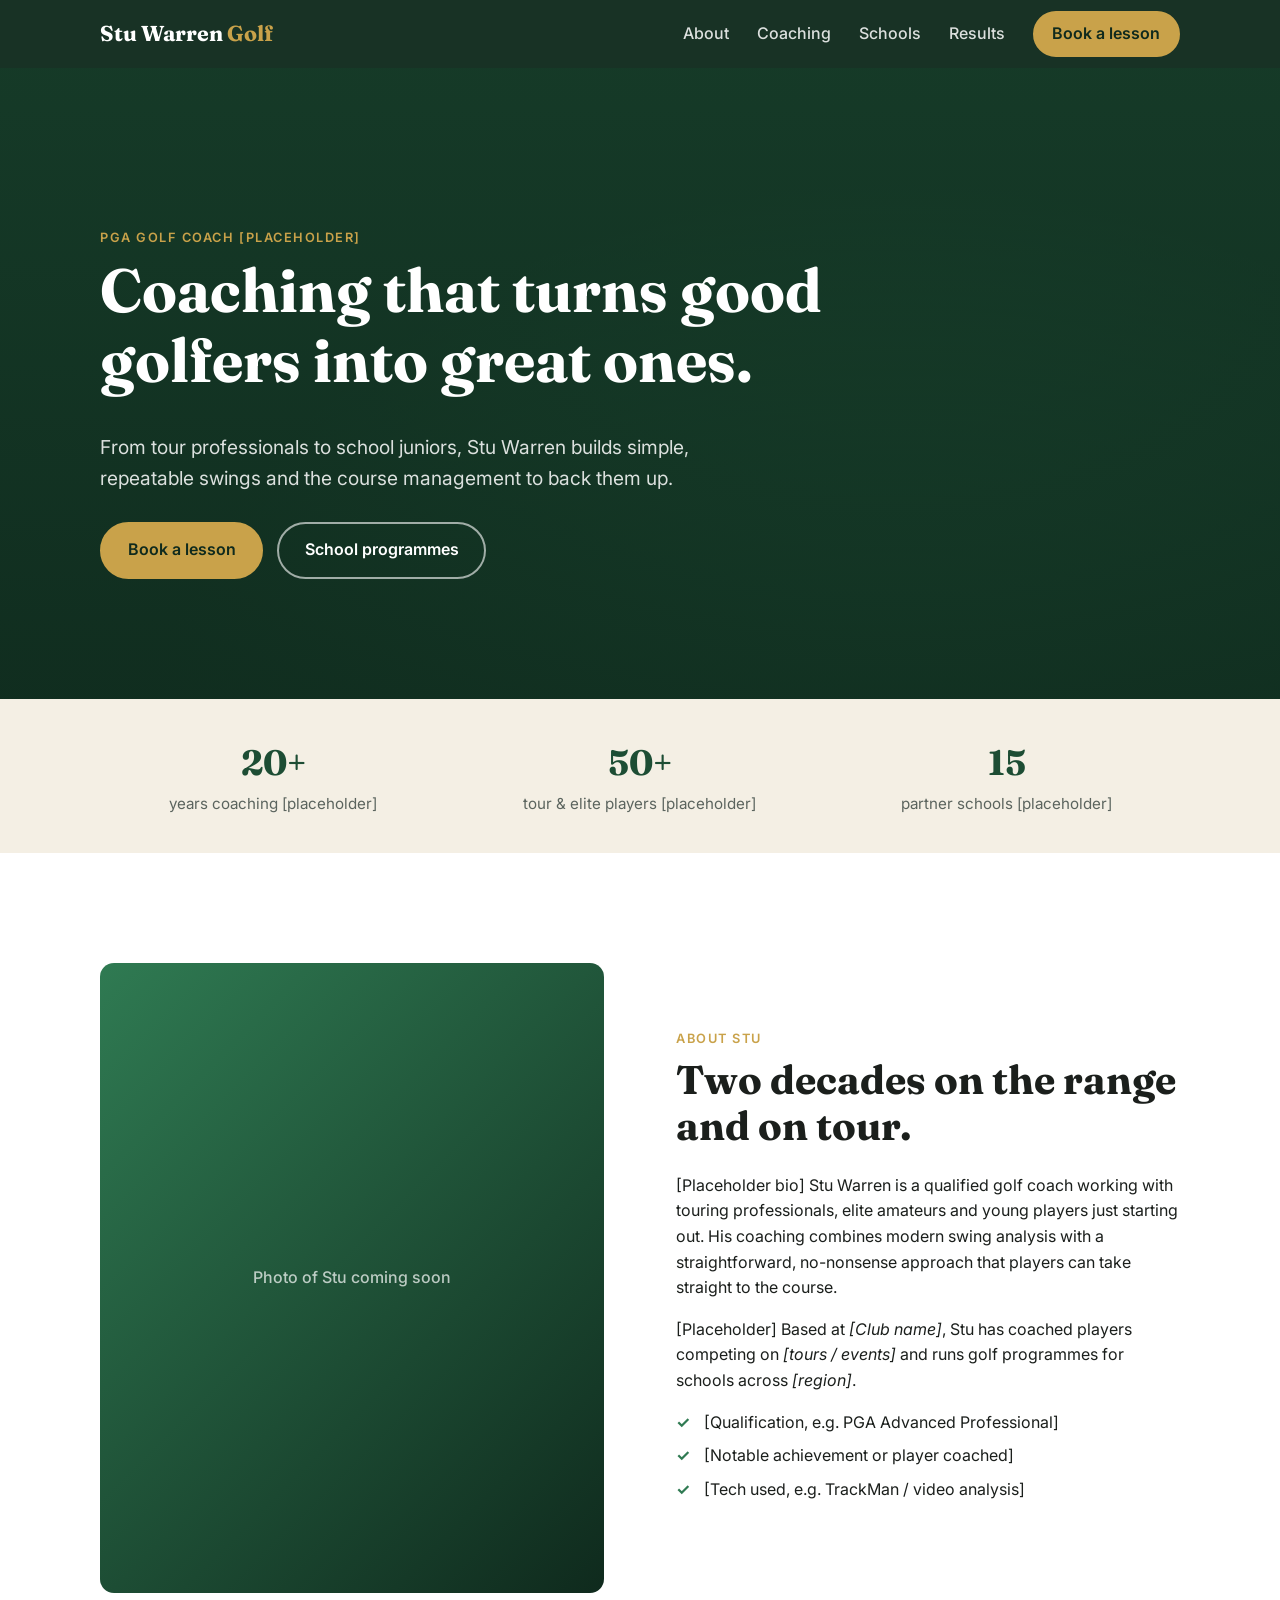
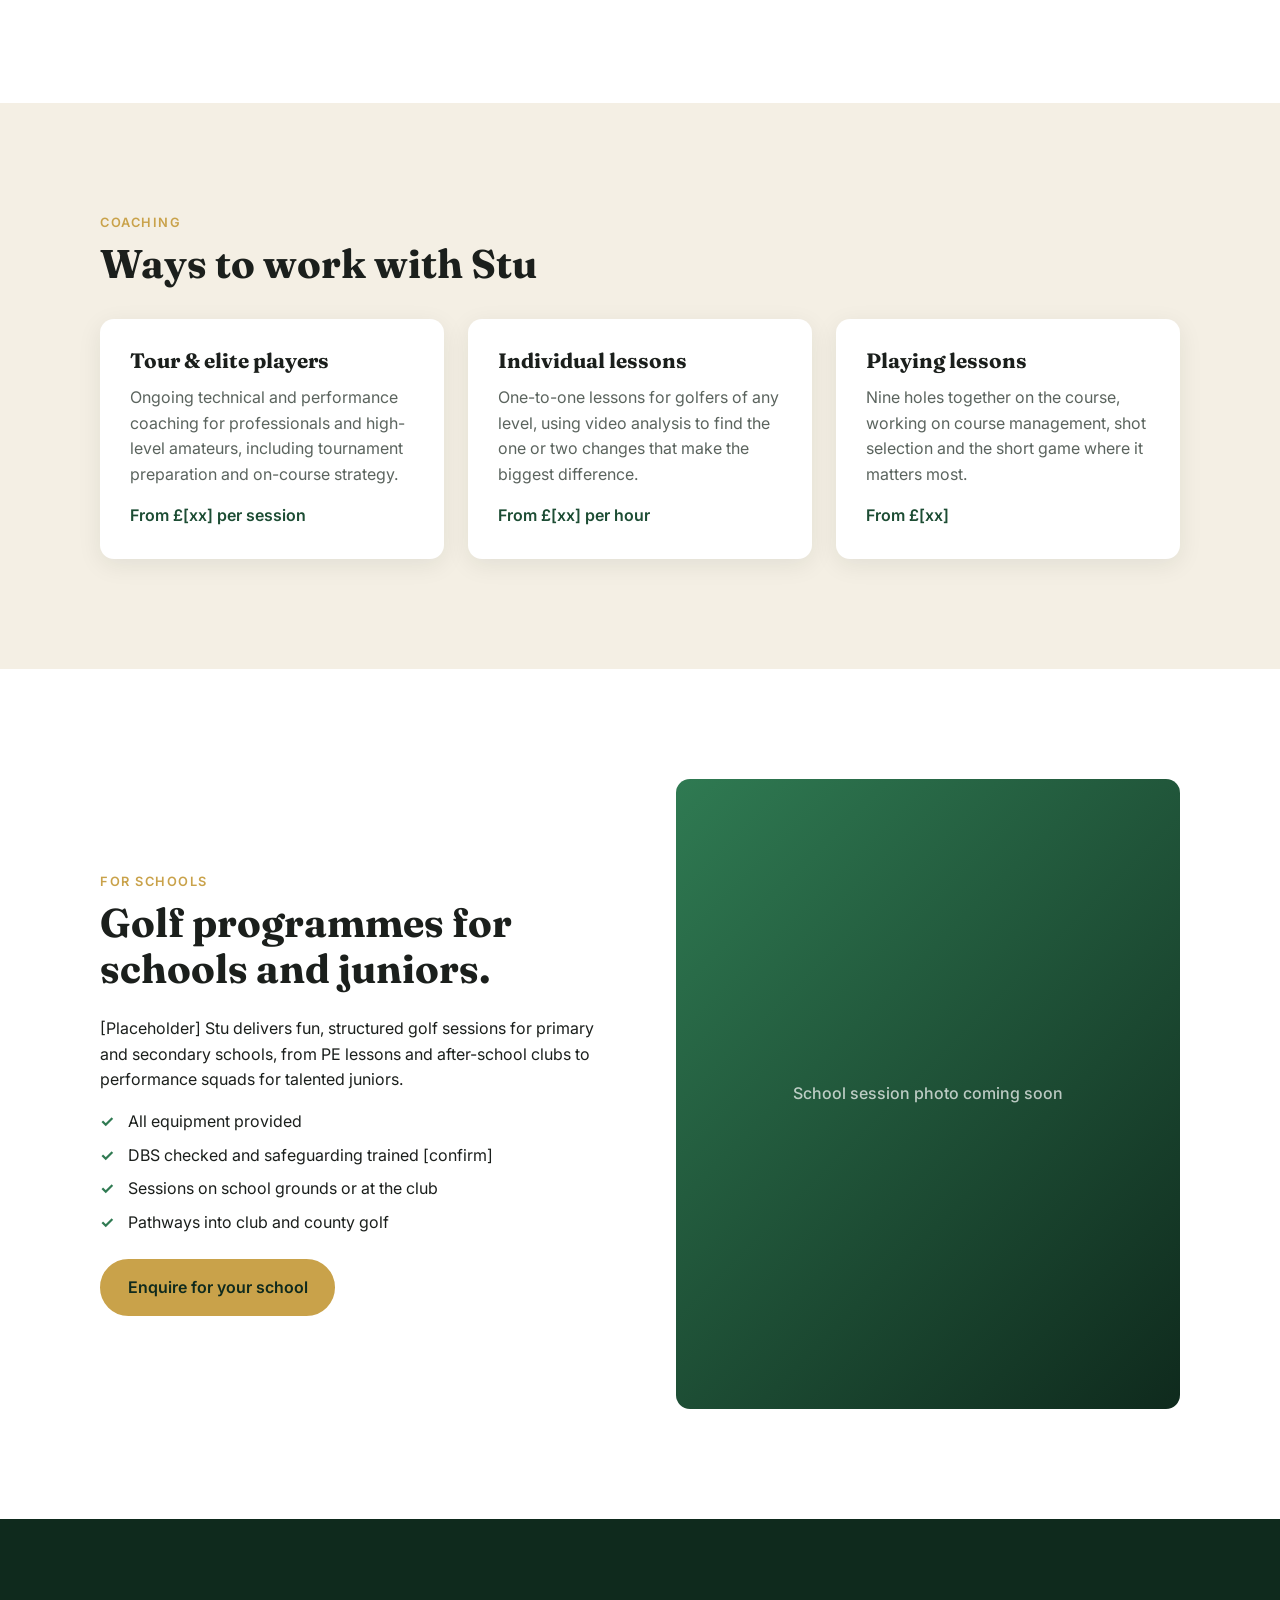
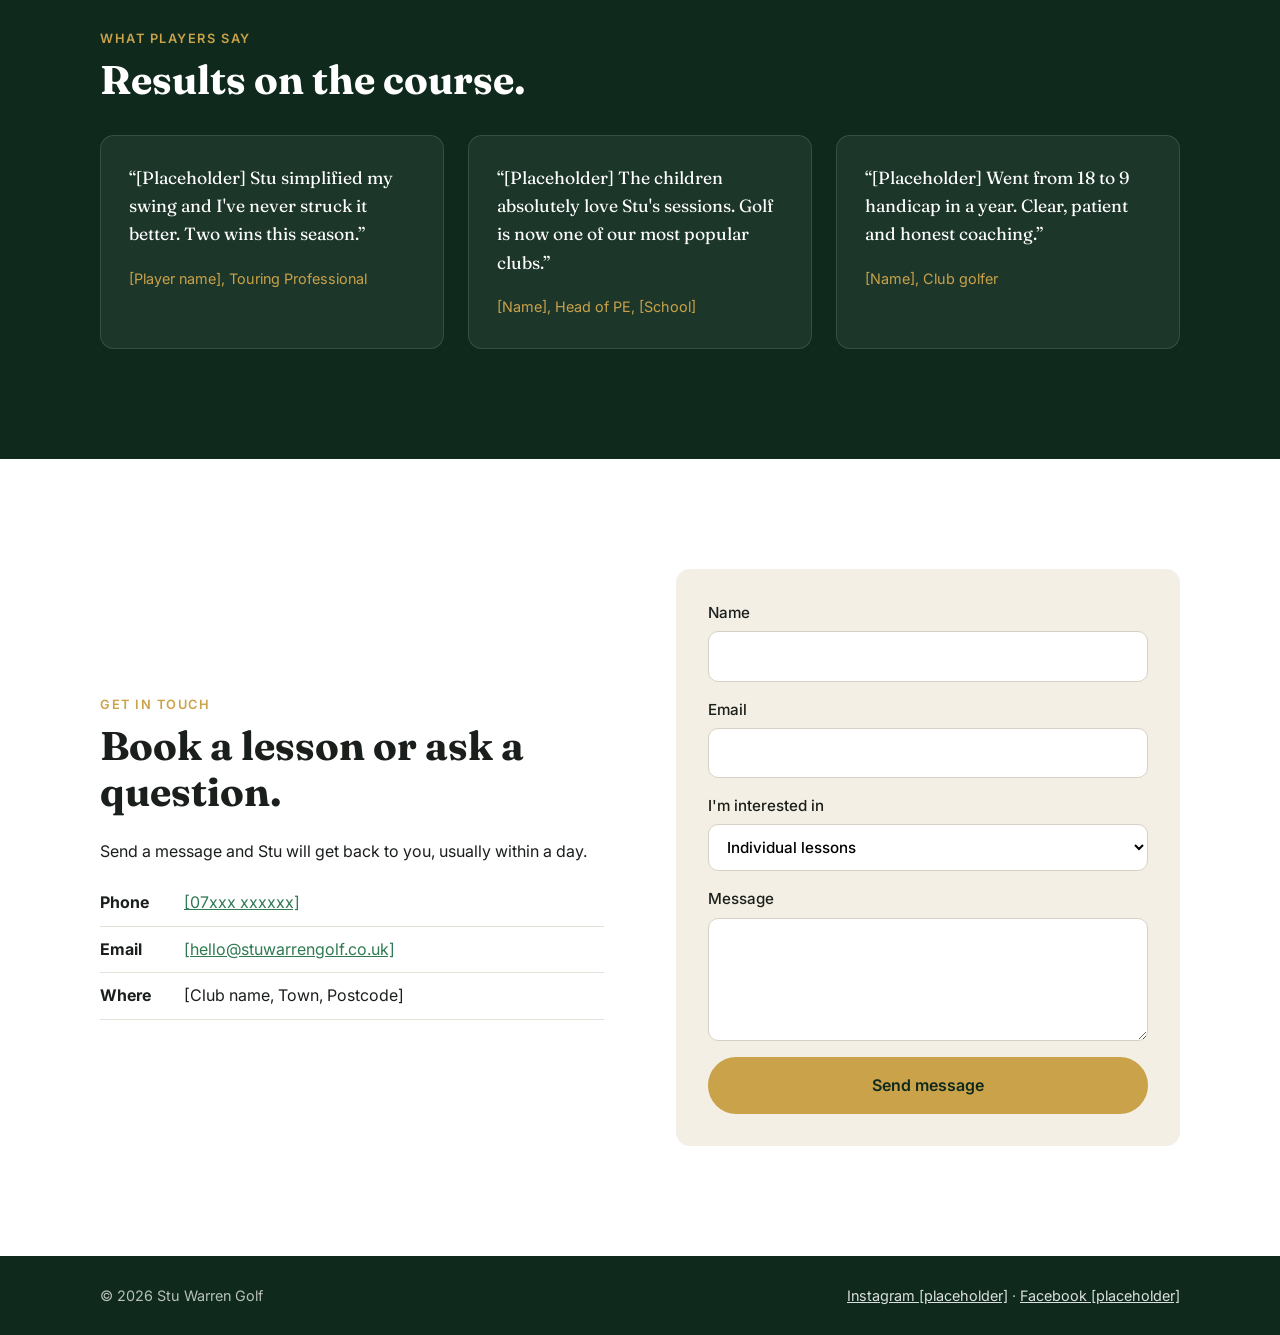
==== index.html @ 5dd53441 "Scaffold one-page Stu Warren Golf site with placeholder content Static HTML/CSS/JS, no build step. S" ====
<!doctype html>
<html lang="en-GB">
<head>
  <meta charset="utf-8">
  <meta name="viewport" content="width=device-width, initial-scale=1">
  <title>Stu Warren Golf | Golf Coaching for Professionals &amp; Schools</title>
  <meta name="description" content="Stu Warren Golf: expert golf coaching for touring professionals, elite amateurs and schools. Book a lesson or enquire about school programmes.">
  <link rel="preconnect" href="https://fonts.googleapis.com">
  <link rel="preconnect" href="https://fonts.gstatic.com" crossorigin>
  <link href="https://fonts.googleapis.com/css2?family=Fraunces:opsz,wght@9..144,500;9..144,700&family=Inter:wght@400;500;600&display=swap" rel="stylesheet">
  <link rel="stylesheet" href="assets/styles.css">
</head>
<body>
  <header class="site-header">
    <div class="container header-inner">
      <a href="#top" class="logo">Stu Warren <span>Golf</span></a>
      <button class="nav-toggle" aria-expanded="false" aria-controls="nav" aria-label="Open menu">
        <span></span><span></span><span></span>
      </button>
      <nav id="nav" class="nav">
        <a href="#about">About</a>
        <a href="#coaching">Coaching</a>
        <a href="#schools">Schools</a>
        <a href="#testimonials">Results</a>
        <a href="#contact" class="btn btn-small">Book a lesson</a>
      </nav>
    </div>
  </header>

  <main id="top">
    <!-- HERO -->
    <section class="hero">
      <div class="container hero-inner">
        <p class="eyebrow">PGA Golf Coach [placeholder]</p>
        <h1>Coaching that turns good golfers into great ones.</h1>
        <p class="lead">From tour professionals to school juniors, Stu Warren builds simple, repeatable swings and the course management to back them up.</p>
        <div class="hero-actions">
          <a href="#contact" class="btn">Book a lesson</a>
          <a href="#schools" class="btn btn-ghost">School programmes</a>
        </div>
      </div>
    </section>

    <!-- STATS -->
    <section class="stats">
      <div class="container stats-grid">
        <div><strong>20+</strong><span>years coaching [placeholder]</span></div>
        <div><strong>50+</strong><span>tour &amp; elite players [placeholder]</span></div>
        <div><strong>15</strong><span>partner schools [placeholder]</span></div>
      </div>
    </section>

    <!-- ABOUT -->
    <section id="about" class="section">
      <div class="container split">
        <div class="photo-placeholder" role="img" aria-label="Photo of Stu Warren coaching (placeholder)">
          <span>Photo of Stu coming soon</span>
        </div>
        <div>
          <p class="eyebrow">About Stu</p>
          <h2>Two decades on the range and on tour.</h2>
          <p>[Placeholder bio] Stu Warren is a qualified golf coach working with touring professionals, elite amateurs and young players just starting out. His coaching combines modern swing analysis with a straightforward, no-nonsense approach that players can take straight to the course.</p>
          <p>[Placeholder] Based at <em>[Club name]</em>, Stu has coached players competing on <em>[tours / events]</em> and runs golf programmes for schools across <em>[region]</em>.</p>
          <ul class="ticks">
            <li>[Qualification, e.g. PGA Advanced Professional]</li>
            <li>[Notable achievement or player coached]</li>
            <li>[Tech used, e.g. TrackMan / video analysis]</li>
          </ul>
        </div>
      </div>
    </section>

    <!-- COACHING -->
    <section id="coaching" class="section section-alt">
      <div class="container">
        <p class="eyebrow">Coaching</p>
        <h2>Ways to work with Stu</h2>
        <div class="cards">
          <article class="card">
            <h3>Tour &amp; elite players</h3>
            <p>Ongoing technical and performance coaching for professionals and high-level amateurs, including tournament preparation and on-course strategy.</p>
            <p class="price">From £[xx] per session</p>
          </article>
          <article class="card">
            <h3>Individual lessons</h3>
            <p>One-to-one lessons for golfers of any level, using video analysis to find the one or two changes that make the biggest difference.</p>
            <p class="price">From £[xx] per hour</p>
          </article>
          <article class="card">
            <h3>Playing lessons</h3>
            <p>Nine holes together on the course, working on course management, shot selection and the short game where it matters most.</p>
            <p class="price">From £[xx]</p>
          </article>
        </div>
      </div>
    </section>

    <!-- SCHOOLS -->
    <section id="schools" class="section">
      <div class="container split split-reverse">
        <div class="photo-placeholder" role="img" aria-label="Photo of a school golf session (placeholder)">
          <span>School session photo coming soon</span>
        </div>
        <div>
          <p class="eyebrow">For schools</p>
          <h2>Golf programmes for schools and juniors.</h2>
          <p>[Placeholder] Stu delivers fun, structured golf sessions for primary and secondary schools, from PE lessons and after-school clubs to performance squads for talented juniors.</p>
          <ul class="ticks">
            <li>All equipment provided</li>
            <li>DBS checked and safeguarding trained [confirm]</li>
            <li>Sessions on school grounds or at the club</li>
            <li>Pathways into club and county golf</li>
          </ul>
          <a href="#contact" class="btn">Enquire for your school</a>
        </div>
      </div>
    </section>

    <!-- TESTIMONIALS -->
    <section id="testimonials" class="section section-dark">
      <div class="container">
        <p class="eyebrow">What players say</p>
        <h2>Results on the course.</h2>
        <div class="quotes">
          <blockquote>
            <p>“[Placeholder] Stu simplified my swing and I've never struck it better. Two wins this season.”</p>
            <cite>[Player name], Touring Professional</cite>
          </blockquote>
          <blockquote>
            <p>“[Placeholder] The children absolutely love Stu's sessions. Golf is now one of our most popular clubs.”</p>
            <cite>[Name], Head of PE, [School]</cite>
          </blockquote>
          <blockquote>
            <p>“[Placeholder] Went from 18 to 9 handicap in a year. Clear, patient and honest coaching.”</p>
            <cite>[Name], Club golfer</cite>
          </blockquote>
        </div>
      </div>
    </section>

    <!-- CONTACT -->
    <section id="contact" class="section">
      <div class="container split">
        <div>
          <p class="eyebrow">Get in touch</p>
          <h2>Book a lesson or ask a question.</h2>
          <p>Send a message and Stu will get back to you, usually within a day.</p>
          <ul class="contact-list">
            <li><strong>Phone</strong> <a href="tel:+440000000000">[07xxx xxxxxx]</a></li>
            <li><strong>Email</strong> <a href="mailto:hello@example.com">[hello@stuwarrengolf.co.uk]</a></li>
            <li><strong>Where</strong> [Club name, Town, Postcode]</li>
          </ul>
        </div>
        <form class="contact-form" action="mailto:hello@example.com" method="post" enctype="text/plain">
          <label>Name<input name="name" required autocomplete="name"></label>
          <label>Email<input name="email" type="email" required autocomplete="email"></label>
          <label>I'm interested in
            <select name="interest">
              <option>Individual lessons</option>
              <option>Tour / elite coaching</option>
              <option>Playing lessons</option>
              <option>School programmes</option>
              <option>Something else</option>
            </select>
          </label>
          <label>Message<textarea name="message" rows="4"></textarea></label>
          <button type="submit" class="btn">Send message</button>
        </form>
      </div>
    </section>
  </main>

  <footer class="site-footer">
    <div class="container footer-inner">
      <p>&copy; <span id="year">2026</span> Stu Warren Golf</p>
      <p><a href="#">Instagram [placeholder]</a> · <a href="#">Facebook [placeholder]</a></p>
    </div>
  </footer>

  <script src="assets/main.js"></script>
</body>
</html>
---- assets/styles.css ----
:root {
  --green-900: #0f2a1d;
  --green-700: #1d4d34;
  --green-500: #2f7a52;
  --sand: #f4efe4;
  --gold: #c9a24a;
  --ink: #1b1f1c;
  --muted: #5b645e;
  --white: #ffffff;
  --radius: 14px;
  --max: 1120px;
}

*, *::before, *::after { box-sizing: border-box; }
html { scroll-behavior: smooth; scroll-padding-top: 72px; }
body {
  margin: 0;
  font-family: 'Inter', system-ui, sans-serif;
  color: var(--ink);
  background: var(--white);
  line-height: 1.6;
}
h1, h2, h3 { font-family: 'Fraunces', Georgia, serif; line-height: 1.15; margin: 0 0 0.6em; }
h1 { font-size: clamp(2.2rem, 5vw, 3.8rem); }
h2 { font-size: clamp(1.7rem, 3.5vw, 2.5rem); }
h3 { font-size: 1.3rem; }
p { margin: 0 0 1em; }
a { color: var(--green-500); }

.container { width: 100%; max-width: var(--max); margin: 0 auto; padding: 0 20px; }
.eyebrow {
  text-transform: uppercase; letter-spacing: 0.12em; font-size: 0.8rem;
  font-weight: 600; color: var(--gold); margin-bottom: 0.6em;
}

/* Buttons */
.btn {
  display: inline-block; background: var(--gold); color: var(--green-900);
  padding: 0.85em 1.6em; border-radius: 999px; font-weight: 600;
  text-decoration: none; border: 2px solid var(--gold); cursor: pointer;
  font: inherit; font-weight: 600; transition: transform .15s, background .15s;
}
.btn:hover { transform: translateY(-2px); background: #d8b45e; }
.btn-ghost { background: transparent; color: var(--white); border-color: rgba(255,255,255,.6); }
.btn-ghost:hover { background: rgba(255,255,255,.1); }
.btn-small { padding: 0.5em 1.1em; }

/* Header */
.site-header {
  position: sticky; top: 0; z-index: 10;
  background: rgba(15, 42, 29, 0.96); backdrop-filter: blur(6px);
}
.header-inner { display: flex; align-items: center; justify-content: space-between; height: 68px; }
.logo { font-family: 'Fraunces', serif; font-size: 1.35rem; color: var(--white); text-decoration: none; font-weight: 700; }
.logo span { color: var(--gold); }
.nav { display: flex; gap: 28px; align-items: center; }
.nav a:not(.btn) { color: rgba(255,255,255,.85); text-decoration: none; font-weight: 500; }
.nav a:not(.btn):hover { color: var(--white); }
.nav-toggle { display: none; background: none; border: 0; padding: 8px; cursor: pointer; }
.nav-toggle span { display: block; width: 24px; height: 2px; background: var(--white); margin: 5px 0; }

/* Hero */
.hero {
  color: var(--white);
  background:
    linear-gradient(180deg, rgba(15,42,29,.55), rgba(15,42,29,.9)),
    radial-gradient(ellipse at 70% 120%, var(--green-500) 0%, transparent 60%),
    var(--green-700);
  padding: clamp(80px, 14vw, 160px) 0 clamp(70px, 10vw, 120px);
}
.hero-inner > * { max-width: 760px; }
.lead { font-size: 1.2rem; color: rgba(255,255,255,.85); max-width: 600px; }
.hero-actions { display: flex; gap: 14px; flex-wrap: wrap; margin-top: 28px; }

/* Stats */
.stats { background: var(--sand); padding: 36px 0; }
.stats-grid { display: grid; grid-template-columns: repeat(3, 1fr); gap: 20px; text-align: center; }
.stats strong { display: block; font-family: 'Fraunces', serif; font-size: 2.2rem; color: var(--green-700); }
.stats span { color: var(--muted); font-size: 0.95rem; }

/* Sections */
.section { padding: clamp(64px, 9vw, 110px) 0; }
.section-alt { background: var(--sand); }
.section-dark { background: var(--green-900); color: var(--white); }
.split { display: grid; grid-template-columns: 1fr 1fr; gap: clamp(32px, 6vw, 72px); align-items: center; }
.split-reverse > :first-child { order: 2; }

.photo-placeholder {
  aspect-ratio: 4 / 5; border-radius: var(--radius);
  background: linear-gradient(135deg, var(--green-500), var(--green-900));
  display: grid; place-items: center; color: rgba(255,255,255,.7); font-weight: 500;
}
.ticks { list-style: none; padding: 0; margin: 0 0 1.5em; }
.ticks li { padding-left: 28px; position: relative; margin-bottom: 0.5em; }
.ticks li::before { content: '✓'; position: absolute; left: 0; color: var(--green-500); font-weight: 700; }

/* Cards */
.cards { display: grid; grid-template-columns: repeat(3, 1fr); gap: 24px; margin-top: 32px; }
.card { background: var(--white); border-radius: var(--radius); padding: 30px; box-shadow: 0 6px 24px rgba(15,42,29,.08); display: flex; flex-direction: column; }
.card p { color: var(--muted); }
.price { margin-top: auto; margin-bottom: 0; font-weight: 600; color: var(--green-700) !important; }

/* Testimonials */
.quotes { display: grid; grid-template-columns: repeat(3, 1fr); gap: 24px; margin-top: 32px; }
blockquote { margin: 0; padding: 28px; border-radius: var(--radius); background: rgba(255,255,255,.06); border: 1px solid rgba(255,255,255,.12); }
blockquote p { font-family: 'Fraunces', serif; font-size: 1.1rem; }
cite { font-style: normal; color: var(--gold); font-size: 0.9rem; }

/* Contact */
.contact-list { list-style: none; padding: 0; margin: 0; }
.contact-list li { padding: 10px 0; border-bottom: 1px solid #e5e2da; }
.contact-list strong { display: inline-block; width: 80px; }
.contact-form { background: var(--sand); padding: 32px; border-radius: var(--radius); display: grid; gap: 16px; }
.contact-form label { display: grid; gap: 6px; font-weight: 500; font-size: 0.95rem; }
.contact-form input, .contact-form select, .contact-form textarea {
  font: inherit; padding: 12px 14px; border: 1px solid #d6d1c4; border-radius: 10px; background: var(--white);
}
.contact-form input:focus, .contact-form select:focus, .contact-form textarea:focus { outline: 2px solid var(--green-500); border-color: transparent; }

/* Footer */
.site-footer { background: var(--green-900); color: rgba(255,255,255,.7); padding: 28px 0; font-size: 0.9rem; }
.footer-inner { display: flex; justify-content: space-between; flex-wrap: wrap; gap: 10px; }
.footer-inner p { margin: 0; }
.site-footer a { color: rgba(255,255,255,.85); }

/* Responsive */
@media (max-width: 860px) {
  .split, .cards, .quotes { grid-template-columns: 1fr; }
  .split-reverse > :first-child { order: 0; }
  .photo-placeholder { aspect-ratio: 16 / 10; }
  .nav-toggle { display: block; }
  .nav {
    display: none; position: absolute; top: 68px; left: 0; right: 0;
    flex-direction: column; gap: 18px; padding: 24px; background: var(--green-900);
  }
  .nav.open { display: flex; }
}
@media (max-width: 520px) {
  .stats-grid { grid-template-columns: 1fr; }
}
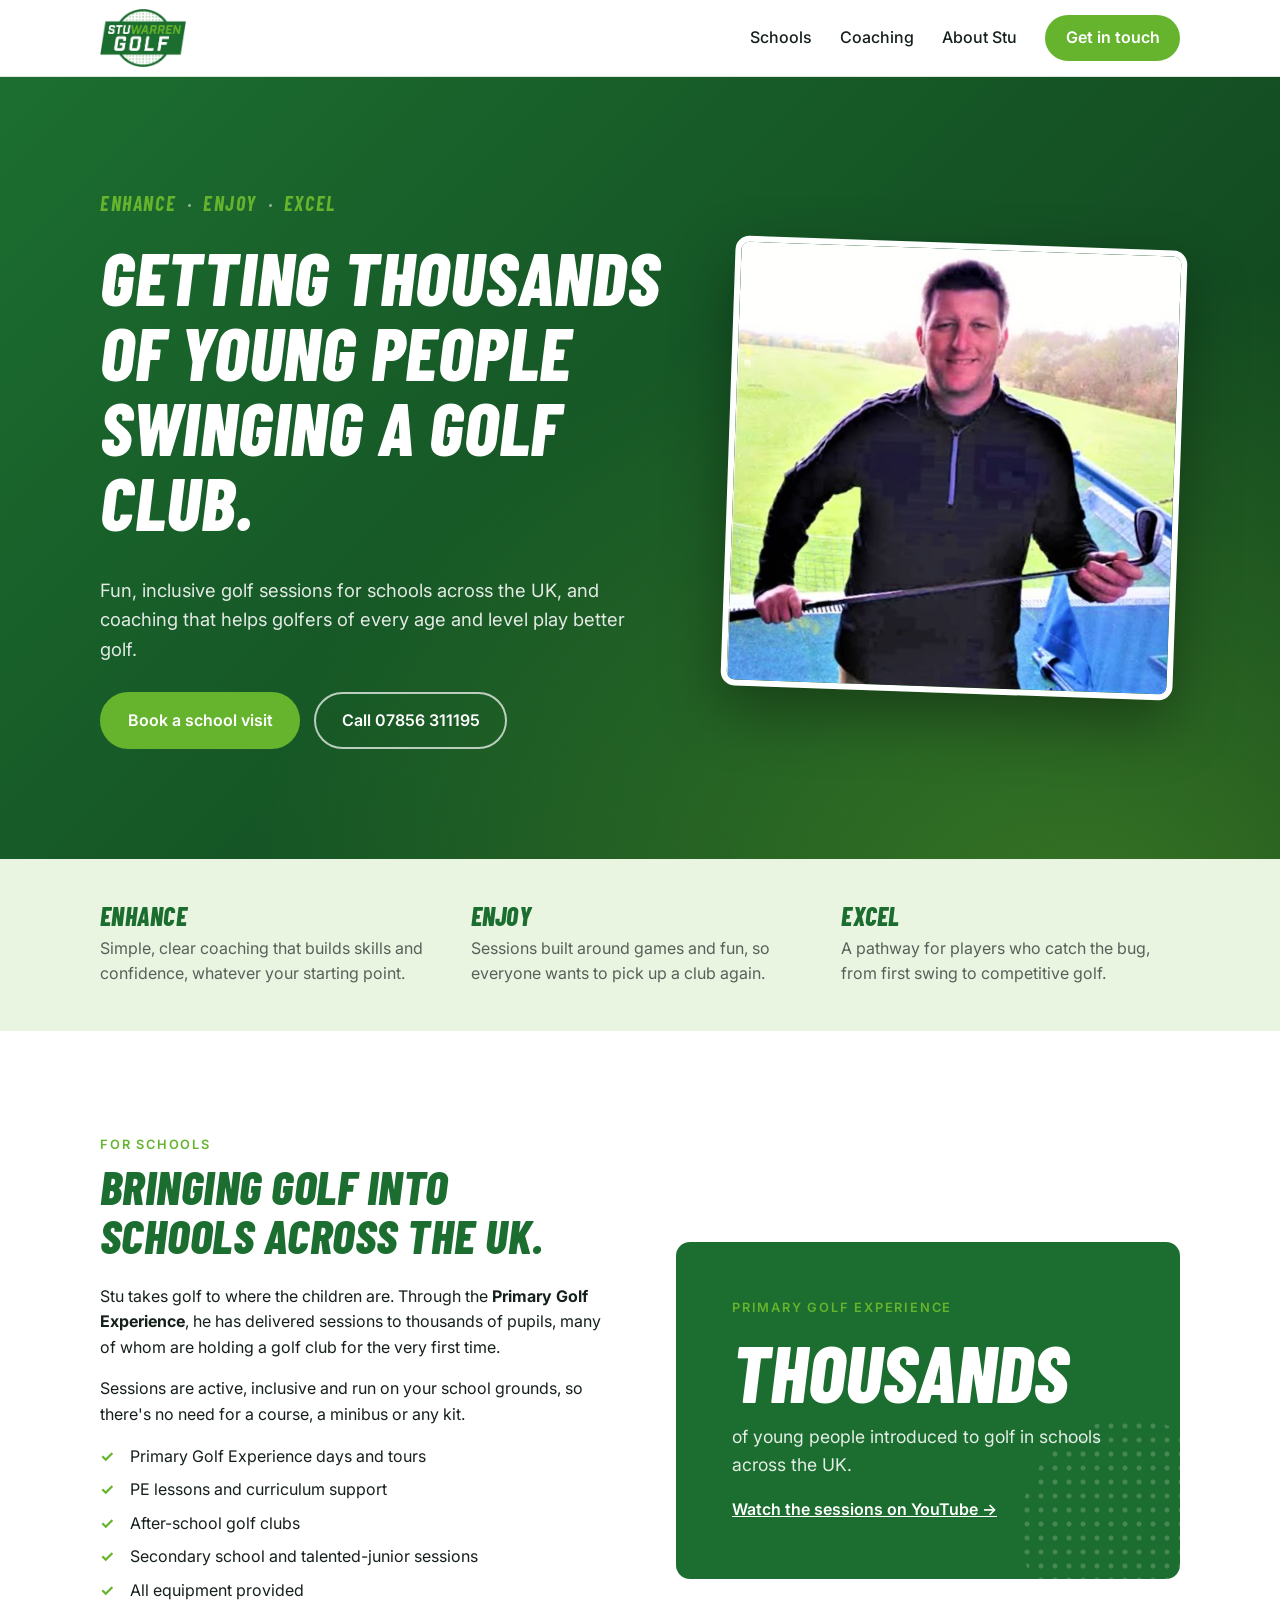
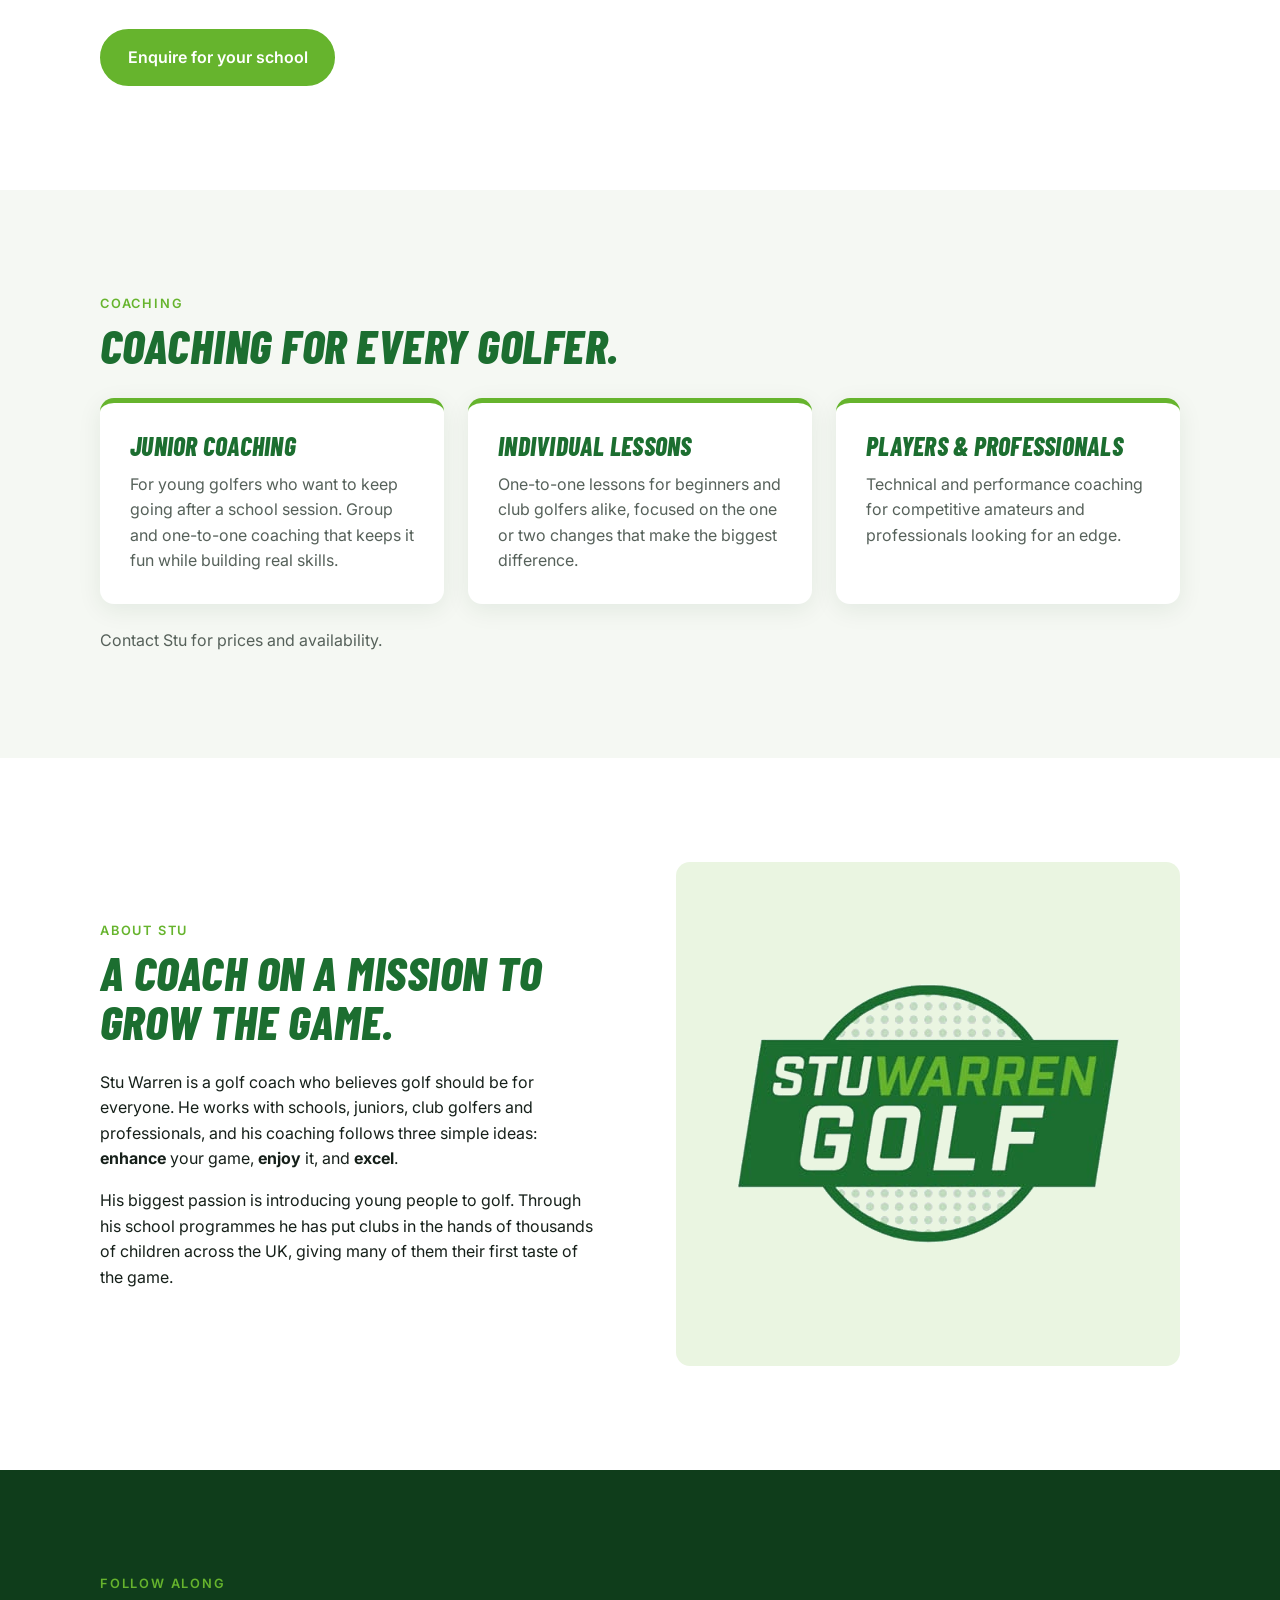
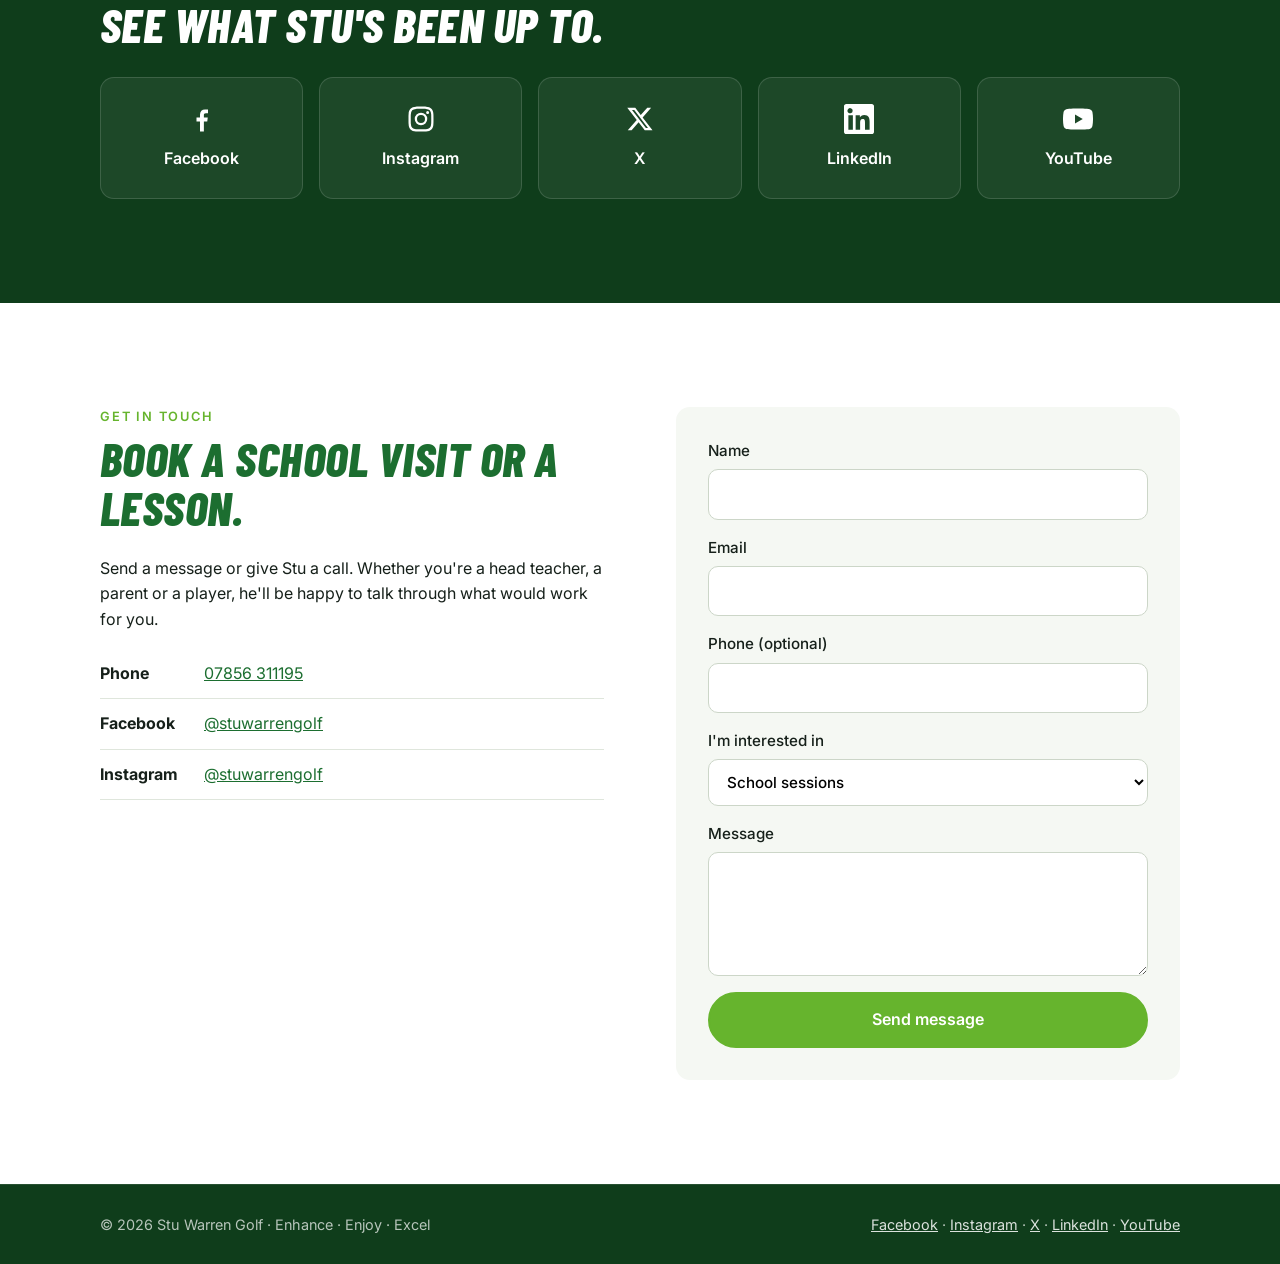
==== commit 499aa17b: "Use Stu's real branding and content; set up for Netlify - Logo, photo and 'enhance enjoy excel' tagl" ====
--- a/index.html
+++ b/index.html
@@ -3,26 +3,29 @@
 <head>
   <meta charset="utf-8">
   <meta name="viewport" content="width=device-width, initial-scale=1">
-  <title>Stu Warren Golf | Golf Coaching for Professionals &amp; Schools</title>
-  <meta name="description" content="Stu Warren Golf: expert golf coaching for touring professionals, elite amateurs and schools. Book a lesson or enquire about school programmes.">
+  <title>Stu Warren Golf | Golf Coaching for Schools, Juniors &amp; Players</title>
+  <meta name="description" content="Stu Warren Golf: enhance, enjoy, excel. Golf sessions for primary and secondary schools across the UK, plus coaching for juniors, adults and competitive players.">
+  <meta property="og:title" content="Stu Warren Golf">
+  <meta property="og:description" content="Getting thousands of young people swinging a golf club in schools across the UK.">
+  <meta property="og:image" content="assets/images/stu.jpg">
+  <link rel="icon" href="assets/images/favicon.png">
   <link rel="preconnect" href="https://fonts.googleapis.com">
   <link rel="preconnect" href="https://fonts.gstatic.com" crossorigin>
-  <link href="https://fonts.googleapis.com/css2?family=Fraunces:opsz,wght@9..144,500;9..144,700&family=Inter:wght@400;500;600&display=swap" rel="stylesheet">
+  <link href="https://fonts.googleapis.com/css2?family=Barlow+Condensed:ital,wght@0,600;0,700;1,700;1,800&family=Inter:wght@400;500;600&display=swap" rel="stylesheet">
   <link rel="stylesheet" href="assets/styles.css">
 </head>
 <body>
   <header class="site-header">
     <div class="container header-inner">
-      <a href="#top" class="logo">Stu Warren <span>Golf</span></a>
+      <a href="#top" class="logo"><img src="assets/images/logo.png" alt="Stu Warren Golf" width="382" height="259"></a>
       <button class="nav-toggle" aria-expanded="false" aria-controls="nav" aria-label="Open menu">
         <span></span><span></span><span></span>
       </button>
       <nav id="nav" class="nav">
-        <a href="#about">About</a>
+        <a href="#schools">Schools</a>
         <a href="#coaching">Coaching</a>
-        <a href="#schools">Schools</a>
-        <a href="#testimonials">Results</a>
-        <a href="#contact" class="btn btn-small">Book a lesson</a>
+        <a href="#about">About Stu</a>
+        <a href="#contact" class="btn btn-small">Get in touch</a>
       </nav>
     </div>
   </header>
@@ -31,41 +34,61 @@
     <!-- HERO -->
     <section class="hero">
       <div class="container hero-inner">
-        <p class="eyebrow">PGA Golf Coach [placeholder]</p>
-        <h1>Coaching that turns good golfers into great ones.</h1>
-        <p class="lead">From tour professionals to school juniors, Stu Warren builds simple, repeatable swings and the course management to back them up.</p>
-        <div class="hero-actions">
-          <a href="#contact" class="btn">Book a lesson</a>
-          <a href="#schools" class="btn btn-ghost">School programmes</a>
-        </div>
-      </div>
-    </section>
-
-    <!-- STATS -->
-    <section class="stats">
-      <div class="container stats-grid">
-        <div><strong>20+</strong><span>years coaching [placeholder]</span></div>
-        <div><strong>50+</strong><span>tour &amp; elite players [placeholder]</span></div>
-        <div><strong>15</strong><span>partner schools [placeholder]</span></div>
-      </div>
-    </section>
-
-    <!-- ABOUT -->
-    <section id="about" class="section">
+        <div class="hero-copy">
+          <p class="tagline">Enhance <span>·</span> Enjoy <span>·</span> Excel</p>
+          <h1>Getting thousands of young people swinging a golf club.</h1>
+          <p class="lead">Fun, inclusive golf sessions for schools across the UK, and coaching that helps golfers of every age and level play better golf.</p>
+          <div class="hero-actions">
+            <a href="#contact" class="btn">Book a school visit</a>
+            <a href="tel:+447856311195" class="btn btn-ghost">Call 07856 311195</a>
+          </div>
+        </div>
+        <div class="hero-photo">
+          <img src="assets/images/stu.jpg" alt="Stu Warren holding a golf club at the driving range" width="565" height="563">
+        </div>
+      </div>
+    </section>
+
+    <!-- PILLARS -->
+    <section class="pillars">
+      <div class="container pillars-grid">
+        <div>
+          <h3>Enhance</h3>
+          <p>Simple, clear coaching that builds skills and confidence, whatever your starting point.</p>
+        </div>
+        <div>
+          <h3>Enjoy</h3>
+          <p>Sessions built around games and fun, so everyone wants to pick up a club again.</p>
+        </div>
+        <div>
+          <h3>Excel</h3>
+          <p>A pathway for players who catch the bug, from first swing to competitive golf.</p>
+        </div>
+      </div>
+    </section>
+
+    <!-- SCHOOLS -->
+    <section id="schools" class="section">
       <div class="container split">
-        <div class="photo-placeholder" role="img" aria-label="Photo of Stu Warren coaching (placeholder)">
-          <span>Photo of Stu coming soon</span>
-        </div>
-        <div>
-          <p class="eyebrow">About Stu</p>
-          <h2>Two decades on the range and on tour.</h2>
-          <p>[Placeholder bio] Stu Warren is a qualified golf coach working with touring professionals, elite amateurs and young players just starting out. His coaching combines modern swing analysis with a straightforward, no-nonsense approach that players can take straight to the course.</p>
-          <p>[Placeholder] Based at <em>[Club name]</em>, Stu has coached players competing on <em>[tours / events]</em> and runs golf programmes for schools across <em>[region]</em>.</p>
+        <div>
+          <p class="eyebrow">For schools</p>
+          <h2>Bringing golf into schools across the UK.</h2>
+          <p>Stu takes golf to where the children are. Through the <strong>Primary Golf Experience</strong>, he has delivered sessions to thousands of pupils, many of whom are holding a golf club for the very first time.</p>
+          <p>Sessions are active, inclusive and run on your school grounds, so there's no need for a course, a minibus or any kit.</p>
           <ul class="ticks">
-            <li>[Qualification, e.g. PGA Advanced Professional]</li>
-            <li>[Notable achievement or player coached]</li>
-            <li>[Tech used, e.g. TrackMan / video analysis]</li>
+            <li>Primary Golf Experience days and tours</li>
+            <li>PE lessons and curriculum support</li>
+            <li>After-school golf clubs</li>
+            <li>Secondary school and talented-junior sessions</li>
+            <li>All equipment provided</li>
           </ul>
+          <a href="#contact" class="btn">Enquire for your school</a>
+        </div>
+        <div class="feature-box">
+          <p class="feature-kicker">Primary Golf Experience</p>
+          <p class="feature-big">Thousands</p>
+          <p>of young people introduced to golf in schools across the UK.</p>
+          <a class="feature-link" href="https://www.youtube.com/@StuWarrenGolf" target="_blank" rel="noopener">Watch the sessions on YouTube →</a>
         </div>
       </div>
     </section>
@@ -74,92 +97,95 @@
     <section id="coaching" class="section section-alt">
       <div class="container">
         <p class="eyebrow">Coaching</p>
-        <h2>Ways to work with Stu</h2>
+        <h2>Coaching for every golfer.</h2>
         <div class="cards">
           <article class="card">
-            <h3>Tour &amp; elite players</h3>
-            <p>Ongoing technical and performance coaching for professionals and high-level amateurs, including tournament preparation and on-course strategy.</p>
-            <p class="price">From £[xx] per session</p>
+            <h3>Junior coaching</h3>
+            <p>For young golfers who want to keep going after a school session. Group and one-to-one coaching that keeps it fun while building real skills.</p>
           </article>
           <article class="card">
             <h3>Individual lessons</h3>
-            <p>One-to-one lessons for golfers of any level, using video analysis to find the one or two changes that make the biggest difference.</p>
-            <p class="price">From £[xx] per hour</p>
+            <p>One-to-one lessons for beginners and club golfers alike, focused on the one or two changes that make the biggest difference.</p>
           </article>
           <article class="card">
-            <h3>Playing lessons</h3>
-            <p>Nine holes together on the course, working on course management, shot selection and the short game where it matters most.</p>
-            <p class="price">From £[xx]</p>
+            <h3>Players &amp; professionals</h3>
+            <p>Technical and performance coaching for competitive amateurs and professionals looking for an edge.</p>
           </article>
         </div>
-      </div>
-    </section>
-
-    <!-- SCHOOLS -->
-    <section id="schools" class="section">
+        <p class="cards-note">Contact Stu for prices and availability.</p>
+      </div>
+    </section>
+
+    <!-- ABOUT -->
+    <section id="about" class="section">
       <div class="container split split-reverse">
-        <div class="photo-placeholder" role="img" aria-label="Photo of a school golf session (placeholder)">
-          <span>School session photo coming soon</span>
-        </div>
-        <div>
-          <p class="eyebrow">For schools</p>
-          <h2>Golf programmes for schools and juniors.</h2>
-          <p>[Placeholder] Stu delivers fun, structured golf sessions for primary and secondary schools, from PE lessons and after-school clubs to performance squads for talented juniors.</p>
-          <ul class="ticks">
-            <li>All equipment provided</li>
-            <li>DBS checked and safeguarding trained [confirm]</li>
-            <li>Sessions on school grounds or at the club</li>
-            <li>Pathways into club and county golf</li>
-          </ul>
-          <a href="#contact" class="btn">Enquire for your school</a>
-        </div>
-      </div>
-    </section>
-
-    <!-- TESTIMONIALS -->
-    <section id="testimonials" class="section section-dark">
+        <div class="about-photo">
+          <img src="assets/images/logo.png" alt="Stu Warren Golf logo" width="382" height="259" loading="lazy">
+        </div>
+        <div>
+          <p class="eyebrow">About Stu</p>
+          <h2>A coach on a mission to grow the game.</h2>
+          <p>Stu Warren is a golf coach who believes golf should be for everyone. He works with schools, juniors, club golfers and professionals, and his coaching follows three simple ideas: <strong>enhance</strong> your game, <strong>enjoy</strong> it, and <strong>excel</strong>.</p>
+          <p>His biggest passion is introducing young people to golf. Through his school programmes he has put clubs in the hands of thousands of children across the UK, giving many of them their first taste of the game.</p>
+        </div>
+      </div>
+    </section>
+
+    <!-- SOCIAL -->
+    <section class="section section-dark social">
       <div class="container">
-        <p class="eyebrow">What players say</p>
-        <h2>Results on the course.</h2>
-        <div class="quotes">
-          <blockquote>
-            <p>“[Placeholder] Stu simplified my swing and I've never struck it better. Two wins this season.”</p>
-            <cite>[Player name], Touring Professional</cite>
-          </blockquote>
-          <blockquote>
-            <p>“[Placeholder] The children absolutely love Stu's sessions. Golf is now one of our most popular clubs.”</p>
-            <cite>[Name], Head of PE, [School]</cite>
-          </blockquote>
-          <blockquote>
-            <p>“[Placeholder] Went from 18 to 9 handicap in a year. Clear, patient and honest coaching.”</p>
-            <cite>[Name], Club golfer</cite>
-          </blockquote>
+        <p class="eyebrow">Follow along</p>
+        <h2>See what Stu's been up to.</h2>
+        <div class="social-grid">
+          <a href="https://www.facebook.com/stuwarrengolf" target="_blank" rel="noopener">
+            <svg viewBox="0 0 24 24" aria-hidden="true"><path d="M13.5 22v-8h2.7l.4-3.2h-3.1V8.8c0-.9.3-1.5 1.6-1.5h1.7V4.4c-.3 0-1.3-.1-2.4-.1-2.4 0-4 1.5-4 4.1v2.4H7.6V14h2.8v8h3.1z"/></svg>
+            Facebook
+          </a>
+          <a href="https://www.instagram.com/stuwarrengolf/" target="_blank" rel="noopener">
+            <svg viewBox="0 0 24 24" aria-hidden="true"><path d="M12 7a5 5 0 100 10 5 5 0 000-10zm0 8.2a3.2 3.2 0 110-6.4 3.2 3.2 0 010 6.4zM17.3 5.5a1.2 1.2 0 100 2.4 1.2 1.2 0 000-2.4zM12 3.8c2.7 0 3 0 4 .1 2.7.1 4 1.4 4.1 4.1.1 1 .1 1.3.1 4s0 3-.1 4c-.1 2.7-1.4 4-4.1 4.1-1 .1-1.3.1-4 .1s-3 0-4-.1c-2.7-.1-4-1.4-4.1-4.1-.1-1-.1-1.3-.1-4s0-3 .1-4C4 5.3 5.3 4 8 3.9c1-.1 1.3-.1 4-.1zM12 2c-2.7 0-3.1 0-4.1.1C4.2 2.2 2.2 4.2 2.1 7.9 2 8.9 2 9.3 2 12s0 3.1.1 4.1c.1 3.7 2.1 5.7 5.8 5.8 1 .1 1.4.1 4.1.1s3.1 0 4.1-.1c3.7-.1 5.7-2.1 5.8-5.8.1-1 .1-1.4.1-4.1s0-3.1-.1-4.1c-.1-3.7-2.1-5.7-5.8-5.8C15.1 2 14.7 2 12 2z"/></svg>
+            Instagram
+          </a>
+          <a href="https://x.com/stuwarrengolf" target="_blank" rel="noopener">
+            <svg viewBox="0 0 24 24" aria-hidden="true"><path d="M17.8 3h3.1l-6.8 7.7L22 21h-6.2l-4.9-6.4L5.3 21H2.2l7.2-8.3L1.8 3h6.4l4.4 5.8L17.8 3zm-1.1 16.2h1.7L7.4 4.7H5.6l11.1 14.5z"/></svg>
+            X
+          </a>
+          <a href="https://www.linkedin.com/in/stu-warren-golf-7a002b10a/" target="_blank" rel="noopener">
+            <svg viewBox="0 0 24 24" aria-hidden="true"><path d="M20.4 20.5h-3.6v-5.6c0-1.3 0-3-1.8-3s-2.1 1.4-2.1 2.9v5.7H9.3V9h3.4v1.6h.1c.5-.9 1.6-1.8 3.4-1.8 3.6 0 4.3 2.4 4.3 5.5v6.2zM5.3 7.4a2.1 2.1 0 110-4.1 2.1 2.1 0 010 4.1zm1.8 13.1H3.5V9h3.6v11.5zM22.2 0H1.8C.8 0 0 .8 0 1.7v20.6c0 .9.8 1.7 1.8 1.7h20.4c1 0 1.8-.8 1.8-1.7V1.7C24 .8 23.2 0 22.2 0z"/></svg>
+            LinkedIn
+          </a>
+          <a href="https://www.youtube.com/@StuWarrenGolf" target="_blank" rel="noopener">
+            <svg viewBox="0 0 24 24" aria-hidden="true"><path d="M23.5 6.2a3 3 0 00-2.1-2.1C19.5 3.6 12 3.6 12 3.6s-7.5 0-9.4.5A3 3 0 00.5 6.2 31 31 0 000 12a31 31 0 00.5 5.8 3 3 0 002.1 2.1c1.9.5 9.4.5 9.4.5s7.5 0 9.4-.5a3 3 0 002.1-2.1A31 31 0 0024 12a31 31 0 00-.5-5.8zM9.6 15.6V8.4l6.2 3.6-6.2 3.6z"/></svg>
+            YouTube
+          </a>
         </div>
       </div>
     </section>
 
     <!-- CONTACT -->
     <section id="contact" class="section">
-      <div class="container split">
+      <div class="container split split-top">
         <div>
           <p class="eyebrow">Get in touch</p>
-          <h2>Book a lesson or ask a question.</h2>
-          <p>Send a message and Stu will get back to you, usually within a day.</p>
+          <h2>Book a school visit or a lesson.</h2>
+          <p>Send a message or give Stu a call. Whether you're a head teacher, a parent or a player, he'll be happy to talk through what would work for you.</p>
           <ul class="contact-list">
-            <li><strong>Phone</strong> <a href="tel:+440000000000">[07xxx xxxxxx]</a></li>
-            <li><strong>Email</strong> <a href="mailto:hello@example.com">[hello@stuwarrengolf.co.uk]</a></li>
-            <li><strong>Where</strong> [Club name, Town, Postcode]</li>
+            <li><strong>Phone</strong> <a href="tel:+447856311195">07856 311195</a></li>
+            <li><strong>Facebook</strong> <a href="https://www.facebook.com/stuwarrengolf" target="_blank" rel="noopener">@stuwarrengolf</a></li>
+            <li><strong>Instagram</strong> <a href="https://www.instagram.com/stuwarrengolf/" target="_blank" rel="noopener">@stuwarrengolf</a></li>
           </ul>
         </div>
-        <form class="contact-form" action="mailto:hello@example.com" method="post" enctype="text/plain">
+        <form class="contact-form" name="contact" method="POST" action="/thanks.html" data-netlify="true" netlify-honeypot="bot-field">
+          <input type="hidden" name="form-name" value="contact">
+          <p class="hidden"><label>Don't fill this in: <input name="bot-field"></label></p>
           <label>Name<input name="name" required autocomplete="name"></label>
           <label>Email<input name="email" type="email" required autocomplete="email"></label>
+          <label>Phone (optional)<input name="phone" type="tel" autocomplete="tel"></label>
           <label>I'm interested in
             <select name="interest">
+              <option>School sessions</option>
+              <option>Junior coaching</option>
               <option>Individual lessons</option>
-              <option>Tour / elite coaching</option>
-              <option>Playing lessons</option>
-              <option>School programmes</option>
+              <option>Player / professional coaching</option>
               <option>Something else</option>
             </select>
           </label>
@@ -172,8 +198,14 @@
 
   <footer class="site-footer">
     <div class="container footer-inner">
-      <p>&copy; <span id="year">2026</span> Stu Warren Golf</p>
-      <p><a href="#">Instagram [placeholder]</a> · <a href="#">Facebook [placeholder]</a></p>
+      <p>&copy; <span id="year">2026</span> Stu Warren Golf · Enhance · Enjoy · Excel</p>
+      <p>
+        <a href="https://www.facebook.com/stuwarrengolf" target="_blank" rel="noopener">Facebook</a> ·
+        <a href="https://www.instagram.com/stuwarrengolf/" target="_blank" rel="noopener">Instagram</a> ·
+        <a href="https://x.com/stuwarrengolf" target="_blank" rel="noopener">X</a> ·
+        <a href="https://www.linkedin.com/in/stu-warren-golf-7a002b10a/" target="_blank" rel="noopener">LinkedIn</a> ·
+        <a href="https://www.youtube.com/@StuWarrenGolf" target="_blank" rel="noopener">YouTube</a>
+      </p>
     </div>
   </footer>
 
--- a/assets/styles.css
+++ b/assets/styles.css
@@ -1,18 +1,18 @@
 :root {
-  --green-900: #0f2a1d;
-  --green-700: #1d4d34;
-  --green-500: #2f7a52;
-  --sand: #f4efe4;
-  --gold: #c9a24a;
-  --ink: #1b1f1c;
-  --muted: #5b645e;
+  --green: #1c6e30;
+  --green-dark: #0f3d1b;
+  --lime: #66b42d;
+  --lime-light: #eaf5e1;
+  --ink: #16201a;
+  --muted: #56615a;
+  --line: #dfe6dc;
   --white: #ffffff;
   --radius: 14px;
   --max: 1120px;
 }
 
 *, *::before, *::after { box-sizing: border-box; }
-html { scroll-behavior: smooth; scroll-padding-top: 72px; }
+html { scroll-behavior: smooth; scroll-padding-top: 84px; }
 body {
   margin: 0;
   font-family: 'Inter', system-ui, sans-serif;
@@ -20,121 +20,165 @@
   background: var(--white);
   line-height: 1.6;
 }
-h1, h2, h3 { font-family: 'Fraunces', Georgia, serif; line-height: 1.15; margin: 0 0 0.6em; }
-h1 { font-size: clamp(2.2rem, 5vw, 3.8rem); }
-h2 { font-size: clamp(1.7rem, 3.5vw, 2.5rem); }
-h3 { font-size: 1.3rem; }
+img { max-width: 100%; height: auto; display: block; }
+h1, h2, h3 {
+  font-family: 'Barlow Condensed', 'Arial Narrow', sans-serif;
+  font-style: italic; font-weight: 800; text-transform: uppercase;
+  line-height: 1.02; letter-spacing: 0.01em; margin: 0 0 0.5em;
+}
+h1 { font-size: clamp(2.6rem, 6vw, 4.6rem); }
+h2 { font-size: clamp(2rem, 4.2vw, 3rem); color: var(--green); }
+h3 { font-size: 1.6rem; color: var(--green); }
 p { margin: 0 0 1em; }
-a { color: var(--green-500); }
+a { color: var(--green); }
 
 .container { width: 100%; max-width: var(--max); margin: 0 auto; padding: 0 20px; }
 .eyebrow {
-  text-transform: uppercase; letter-spacing: 0.12em; font-size: 0.8rem;
-  font-weight: 600; color: var(--gold); margin-bottom: 0.6em;
+  text-transform: uppercase; letter-spacing: 0.14em; font-size: 0.8rem;
+  font-weight: 600; color: var(--lime); margin-bottom: 0.5em;
 }
+.hidden { display: none; }
 
 /* Buttons */
 .btn {
-  display: inline-block; background: var(--gold); color: var(--green-900);
-  padding: 0.85em 1.6em; border-radius: 999px; font-weight: 600;
-  text-decoration: none; border: 2px solid var(--gold); cursor: pointer;
-  font: inherit; font-weight: 600; transition: transform .15s, background .15s;
+  display: inline-block; background: var(--lime); color: var(--white);
+  padding: 0.85em 1.6em; border-radius: 999px; border: 2px solid var(--lime);
+  font: inherit; font-weight: 600; text-decoration: none; cursor: pointer;
+  transition: transform .15s, background .15s, border-color .15s;
 }
-.btn:hover { transform: translateY(-2px); background: #d8b45e; }
-.btn-ghost { background: transparent; color: var(--white); border-color: rgba(255,255,255,.6); }
-.btn-ghost:hover { background: rgba(255,255,255,.1); }
-.btn-small { padding: 0.5em 1.1em; }
+.btn:hover { transform: translateY(-2px); background: #57a024; border-color: #57a024; }
+.btn-ghost { background: transparent; border-color: rgba(255,255,255,.7); }
+.btn-ghost:hover { background: rgba(255,255,255,.12); border-color: var(--white); }
+.btn-small { padding: 0.5em 1.15em; }
 
 /* Header */
 .site-header {
-  position: sticky; top: 0; z-index: 10;
-  background: rgba(15, 42, 29, 0.96); backdrop-filter: blur(6px);
+  position: sticky; top: 0; z-index: 10; background: rgba(255,255,255,.97);
+  border-bottom: 1px solid var(--line); backdrop-filter: blur(6px);
 }
-.header-inner { display: flex; align-items: center; justify-content: space-between; height: 68px; }
-.logo { font-family: 'Fraunces', serif; font-size: 1.35rem; color: var(--white); text-decoration: none; font-weight: 700; }
-.logo span { color: var(--gold); }
+.header-inner { display: flex; align-items: center; justify-content: space-between; height: 76px; }
+.logo img { height: 58px; width: auto; }
 .nav { display: flex; gap: 28px; align-items: center; }
-.nav a:not(.btn) { color: rgba(255,255,255,.85); text-decoration: none; font-weight: 500; }
-.nav a:not(.btn):hover { color: var(--white); }
+.nav a:not(.btn) { color: var(--ink); text-decoration: none; font-weight: 500; }
+.nav a:not(.btn):hover { color: var(--green); }
 .nav-toggle { display: none; background: none; border: 0; padding: 8px; cursor: pointer; }
-.nav-toggle span { display: block; width: 24px; height: 2px; background: var(--white); margin: 5px 0; }
+.nav-toggle span { display: block; width: 24px; height: 2px; background: var(--green); margin: 5px 0; }
 
 /* Hero */
 .hero {
   color: var(--white);
   background:
-    linear-gradient(180deg, rgba(15,42,29,.55), rgba(15,42,29,.9)),
-    radial-gradient(ellipse at 70% 120%, var(--green-500) 0%, transparent 60%),
-    var(--green-700);
-  padding: clamp(80px, 14vw, 160px) 0 clamp(70px, 10vw, 120px);
+    radial-gradient(ellipse at 85% 110%, rgba(102,180,45,.45) 0%, transparent 55%),
+    linear-gradient(135deg, var(--green) 0%, var(--green-dark) 100%);
+  padding: clamp(56px, 9vw, 110px) 0;
+  overflow: hidden;
 }
-.hero-inner > * { max-width: 760px; }
-.lead { font-size: 1.2rem; color: rgba(255,255,255,.85); max-width: 600px; }
+.hero-inner { display: grid; grid-template-columns: 1.25fr 1fr; gap: clamp(32px, 5vw, 64px); align-items: center; }
+.tagline {
+  font-family: 'Barlow Condensed', sans-serif; font-style: italic; font-weight: 700;
+  text-transform: uppercase; letter-spacing: 0.08em; font-size: 1.25rem; color: var(--lime);
+}
+.tagline span { color: rgba(255,255,255,.5); margin: 0 0.25em; }
+.lead { font-size: 1.15rem; color: rgba(255,255,255,.88); max-width: 560px; }
 .hero-actions { display: flex; gap: 14px; flex-wrap: wrap; margin-top: 28px; }
+.hero-photo img {
+  border-radius: var(--radius); border: 6px solid var(--white);
+  box-shadow: 0 24px 60px rgba(0,0,0,.35); transform: rotate(2deg);
+}
 
-/* Stats */
-.stats { background: var(--sand); padding: 36px 0; }
-.stats-grid { display: grid; grid-template-columns: repeat(3, 1fr); gap: 20px; text-align: center; }
-.stats strong { display: block; font-family: 'Fraunces', serif; font-size: 2.2rem; color: var(--green-700); }
-.stats span { color: var(--muted); font-size: 0.95rem; }
+/* Pillars */
+.pillars { background: var(--lime-light); padding: 44px 0; }
+.pillars-grid { display: grid; grid-template-columns: repeat(3, 1fr); gap: 32px; }
+.pillars h3 { margin-bottom: 0.25em; }
+.pillars p { margin: 0; color: var(--muted); }
 
 /* Sections */
-.section { padding: clamp(64px, 9vw, 110px) 0; }
-.section-alt { background: var(--sand); }
-.section-dark { background: var(--green-900); color: var(--white); }
+.section { padding: clamp(64px, 9vw, 104px) 0; }
+.section-alt { background: #f5f8f3; }
+.section-dark { background: var(--green-dark); color: var(--white); }
+.section-dark h2 { color: var(--white); }
 .split { display: grid; grid-template-columns: 1fr 1fr; gap: clamp(32px, 6vw, 72px); align-items: center; }
+.split-top { align-items: start; }
 .split-reverse > :first-child { order: 2; }
+.ticks { list-style: none; padding: 0; margin: 0 0 1.6em; }
+.ticks li { padding-left: 30px; position: relative; margin-bottom: 0.5em; }
+.ticks li::before { content: '✓'; position: absolute; left: 0; color: var(--lime); font-weight: 700; }
 
-.photo-placeholder {
-  aspect-ratio: 4 / 5; border-radius: var(--radius);
-  background: linear-gradient(135deg, var(--green-500), var(--green-900));
-  display: grid; place-items: center; color: rgba(255,255,255,.7); font-weight: 500;
+.feature-box {
+  background: var(--green); color: var(--white); border-radius: var(--radius);
+  padding: clamp(32px, 5vw, 56px); position: relative; overflow: hidden;
 }
-.ticks { list-style: none; padding: 0; margin: 0 0 1.5em; }
-.ticks li { padding-left: 28px; position: relative; margin-bottom: 0.5em; }
-.ticks li::before { content: '✓'; position: absolute; left: 0; color: var(--green-500); font-weight: 700; }
+.feature-box::after {
+  content: ''; position: absolute; right: -60px; bottom: -60px; width: 220px; height: 220px;
+  border-radius: 50%; background: radial-gradient(circle, rgba(255,255,255,.18) 2px, transparent 3px) 0 0 / 14px 14px;
+}
+.feature-kicker { text-transform: uppercase; letter-spacing: 0.14em; font-size: 0.8rem; font-weight: 600; color: var(--lime); }
+.feature-big {
+  font-family: 'Barlow Condensed', sans-serif; font-style: italic; font-weight: 800;
+  text-transform: uppercase; font-size: clamp(3rem, 7vw, 5rem); line-height: 1; margin: 0 0 0.15em;
+}
+.feature-box p:not(.feature-kicker):not(.feature-big) { font-size: 1.1rem; color: rgba(255,255,255,.88); }
+.feature-link { color: var(--white); font-weight: 600; position: relative; z-index: 1; }
 
 /* Cards */
-.cards { display: grid; grid-template-columns: repeat(3, 1fr); gap: 24px; margin-top: 32px; }
-.card { background: var(--white); border-radius: var(--radius); padding: 30px; box-shadow: 0 6px 24px rgba(15,42,29,.08); display: flex; flex-direction: column; }
-.card p { color: var(--muted); }
-.price { margin-top: auto; margin-bottom: 0; font-weight: 600; color: var(--green-700) !important; }
+.cards { display: grid; grid-template-columns: repeat(3, 1fr); gap: 24px; margin-top: 28px; }
+.card {
+  background: var(--white); border-radius: var(--radius); padding: 30px;
+  border-top: 5px solid var(--lime); box-shadow: 0 6px 24px rgba(15,61,27,.08);
+}
+.card p { color: var(--muted); margin: 0; }
+.cards-note { margin: 24px 0 0; color: var(--muted); }
 
-/* Testimonials */
-.quotes { display: grid; grid-template-columns: repeat(3, 1fr); gap: 24px; margin-top: 32px; }
-blockquote { margin: 0; padding: 28px; border-radius: var(--radius); background: rgba(255,255,255,.06); border: 1px solid rgba(255,255,255,.12); }
-blockquote p { font-family: 'Fraunces', serif; font-size: 1.1rem; }
-cite { font-style: normal; color: var(--gold); font-size: 0.9rem; }
+.about-photo { background: var(--lime-light); border-radius: var(--radius); aspect-ratio: 1; display: grid; place-items: center; padding: 12%; }
+
+/* Social */
+.social-grid { display: grid; grid-template-columns: repeat(5, 1fr); gap: 16px; margin-top: 28px; }
+.social-grid a {
+  display: flex; flex-direction: column; align-items: center; gap: 12px; padding: 26px 12px;
+  border-radius: var(--radius); background: rgba(255,255,255,.06); border: 1px solid rgba(255,255,255,.14);
+  color: var(--white); text-decoration: none; font-weight: 600; transition: background .15s, transform .15s;
+}
+.social-grid a:hover { background: rgba(102,180,45,.25); transform: translateY(-3px); }
+.social-grid svg { width: 30px; height: 30px; fill: currentColor; }
 
 /* Contact */
 .contact-list { list-style: none; padding: 0; margin: 0; }
-.contact-list li { padding: 10px 0; border-bottom: 1px solid #e5e2da; }
-.contact-list strong { display: inline-block; width: 80px; }
-.contact-form { background: var(--sand); padding: 32px; border-radius: var(--radius); display: grid; gap: 16px; }
+.contact-list li { padding: 12px 0; border-bottom: 1px solid var(--line); }
+.contact-list strong { display: inline-block; width: 100px; }
+.contact-form { background: #f5f8f3; padding: 32px; border-radius: var(--radius); display: grid; gap: 16px; }
 .contact-form label { display: grid; gap: 6px; font-weight: 500; font-size: 0.95rem; }
 .contact-form input, .contact-form select, .contact-form textarea {
-  font: inherit; padding: 12px 14px; border: 1px solid #d6d1c4; border-radius: 10px; background: var(--white);
+  font: inherit; padding: 12px 14px; border: 1px solid #ccd6c8; border-radius: 10px; background: var(--white);
 }
-.contact-form input:focus, .contact-form select:focus, .contact-form textarea:focus { outline: 2px solid var(--green-500); border-color: transparent; }
+.contact-form input:focus, .contact-form select:focus, .contact-form textarea:focus { outline: 2px solid var(--lime); border-color: transparent; }
 
 /* Footer */
-.site-footer { background: var(--green-900); color: rgba(255,255,255,.7); padding: 28px 0; font-size: 0.9rem; }
+.site-footer { background: var(--green-dark); color: rgba(255,255,255,.7); padding: 28px 0; font-size: 0.9rem; border-top: 1px solid rgba(255,255,255,.1); }
 .footer-inner { display: flex; justify-content: space-between; flex-wrap: wrap; gap: 10px; }
 .footer-inner p { margin: 0; }
 .site-footer a { color: rgba(255,255,255,.85); }
 
+/* Thanks page */
+.thanks { min-height: calc(100vh - 76px - 80px); display: grid; place-items: center; text-align: center; padding: 64px 20px; }
+
 /* Responsive */
-@media (max-width: 860px) {
-  .split, .cards, .quotes { grid-template-columns: 1fr; }
+@media (max-width: 900px) {
+  .hero-inner, .split, .cards { grid-template-columns: 1fr; }
+  .hero-photo { max-width: 360px; }
+  .about-photo { aspect-ratio: 16 / 9; padding: 6%; }
+  .about-photo img { max-height: 100%; width: auto; }
   .split-reverse > :first-child { order: 0; }
-  .photo-placeholder { aspect-ratio: 16 / 10; }
+  .social-grid { grid-template-columns: repeat(3, 1fr); }
   .nav-toggle { display: block; }
   .nav {
-    display: none; position: absolute; top: 68px; left: 0; right: 0;
-    flex-direction: column; gap: 18px; padding: 24px; background: var(--green-900);
+    display: none; position: absolute; top: 76px; left: 0; right: 0;
+    flex-direction: column; gap: 18px; padding: 24px; background: var(--white);
+    border-bottom: 1px solid var(--line);
   }
   .nav.open { display: flex; }
 }
-@media (max-width: 520px) {
-  .stats-grid { grid-template-columns: 1fr; }
+@media (max-width: 560px) {
+  .pillars-grid { grid-template-columns: 1fr; gap: 20px; }
+  .social-grid { grid-template-columns: repeat(2, 1fr); }
+  .logo img { height: 48px; }
 }
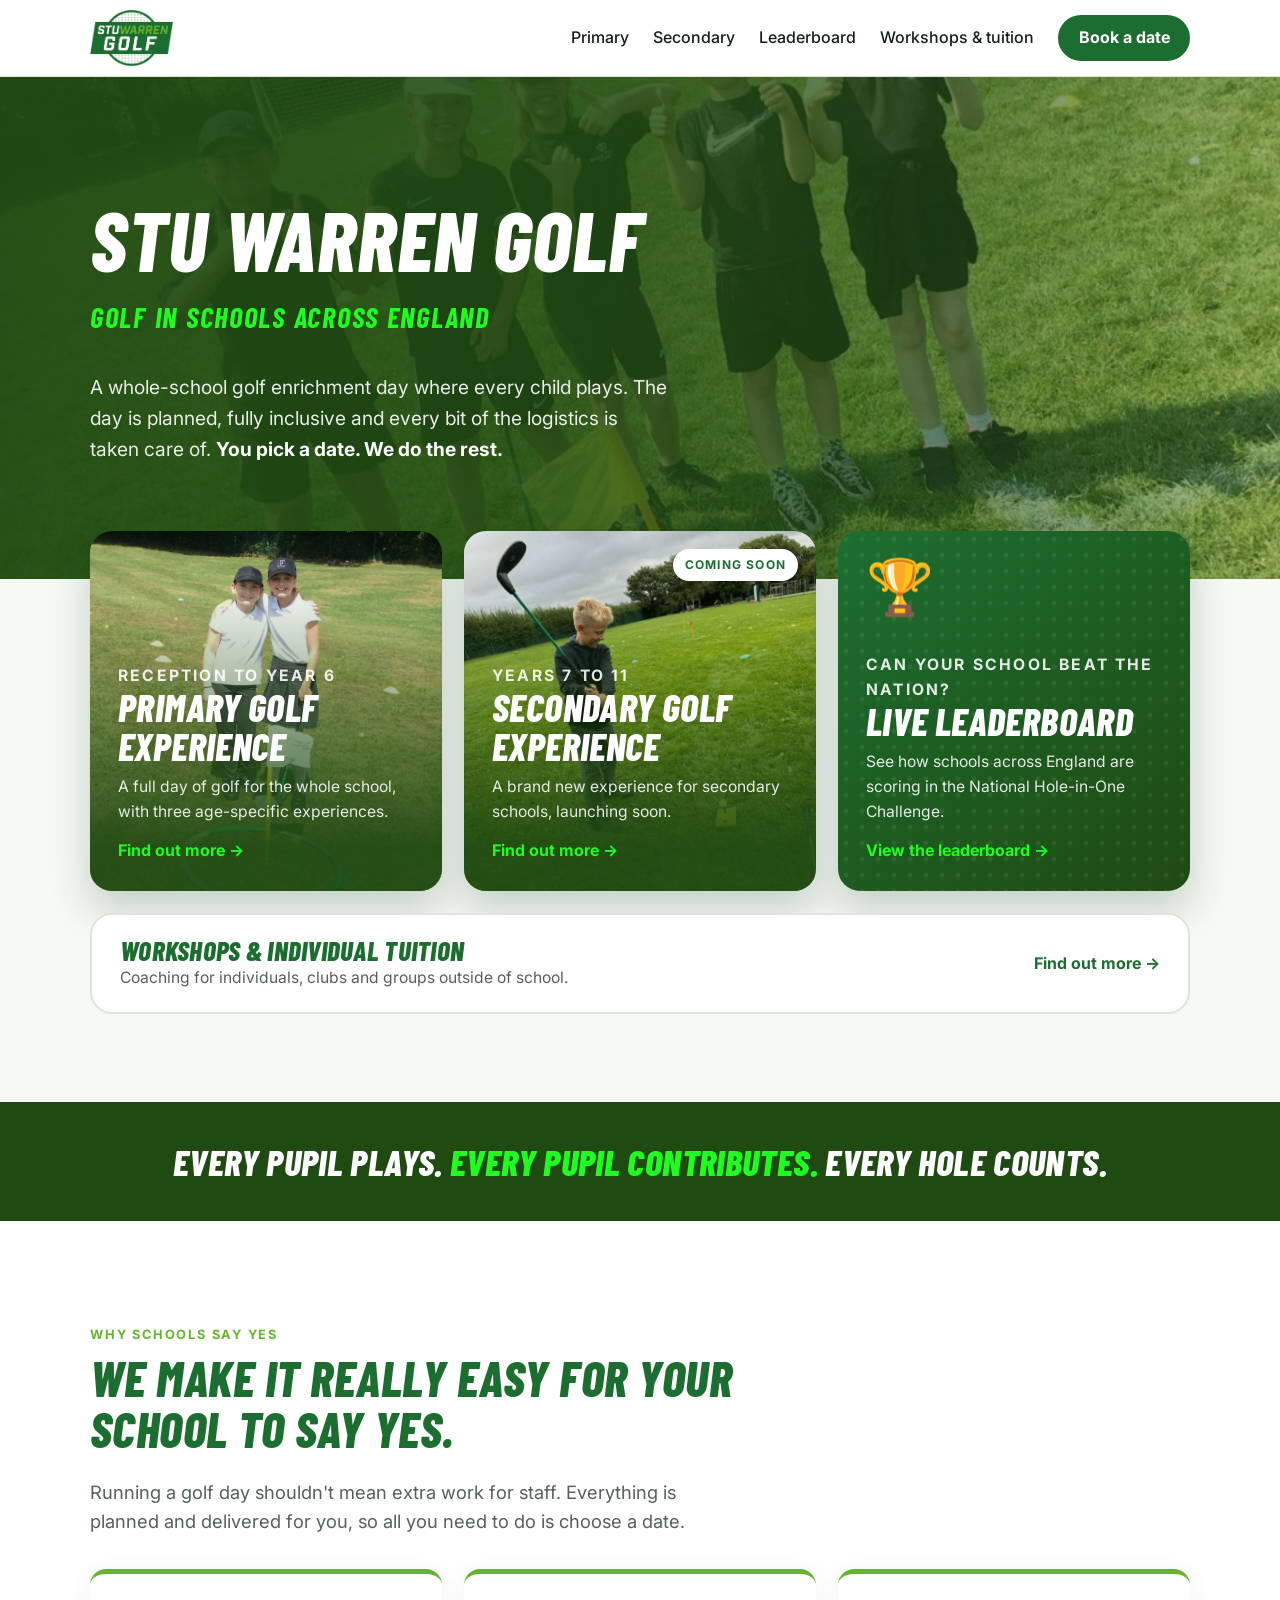
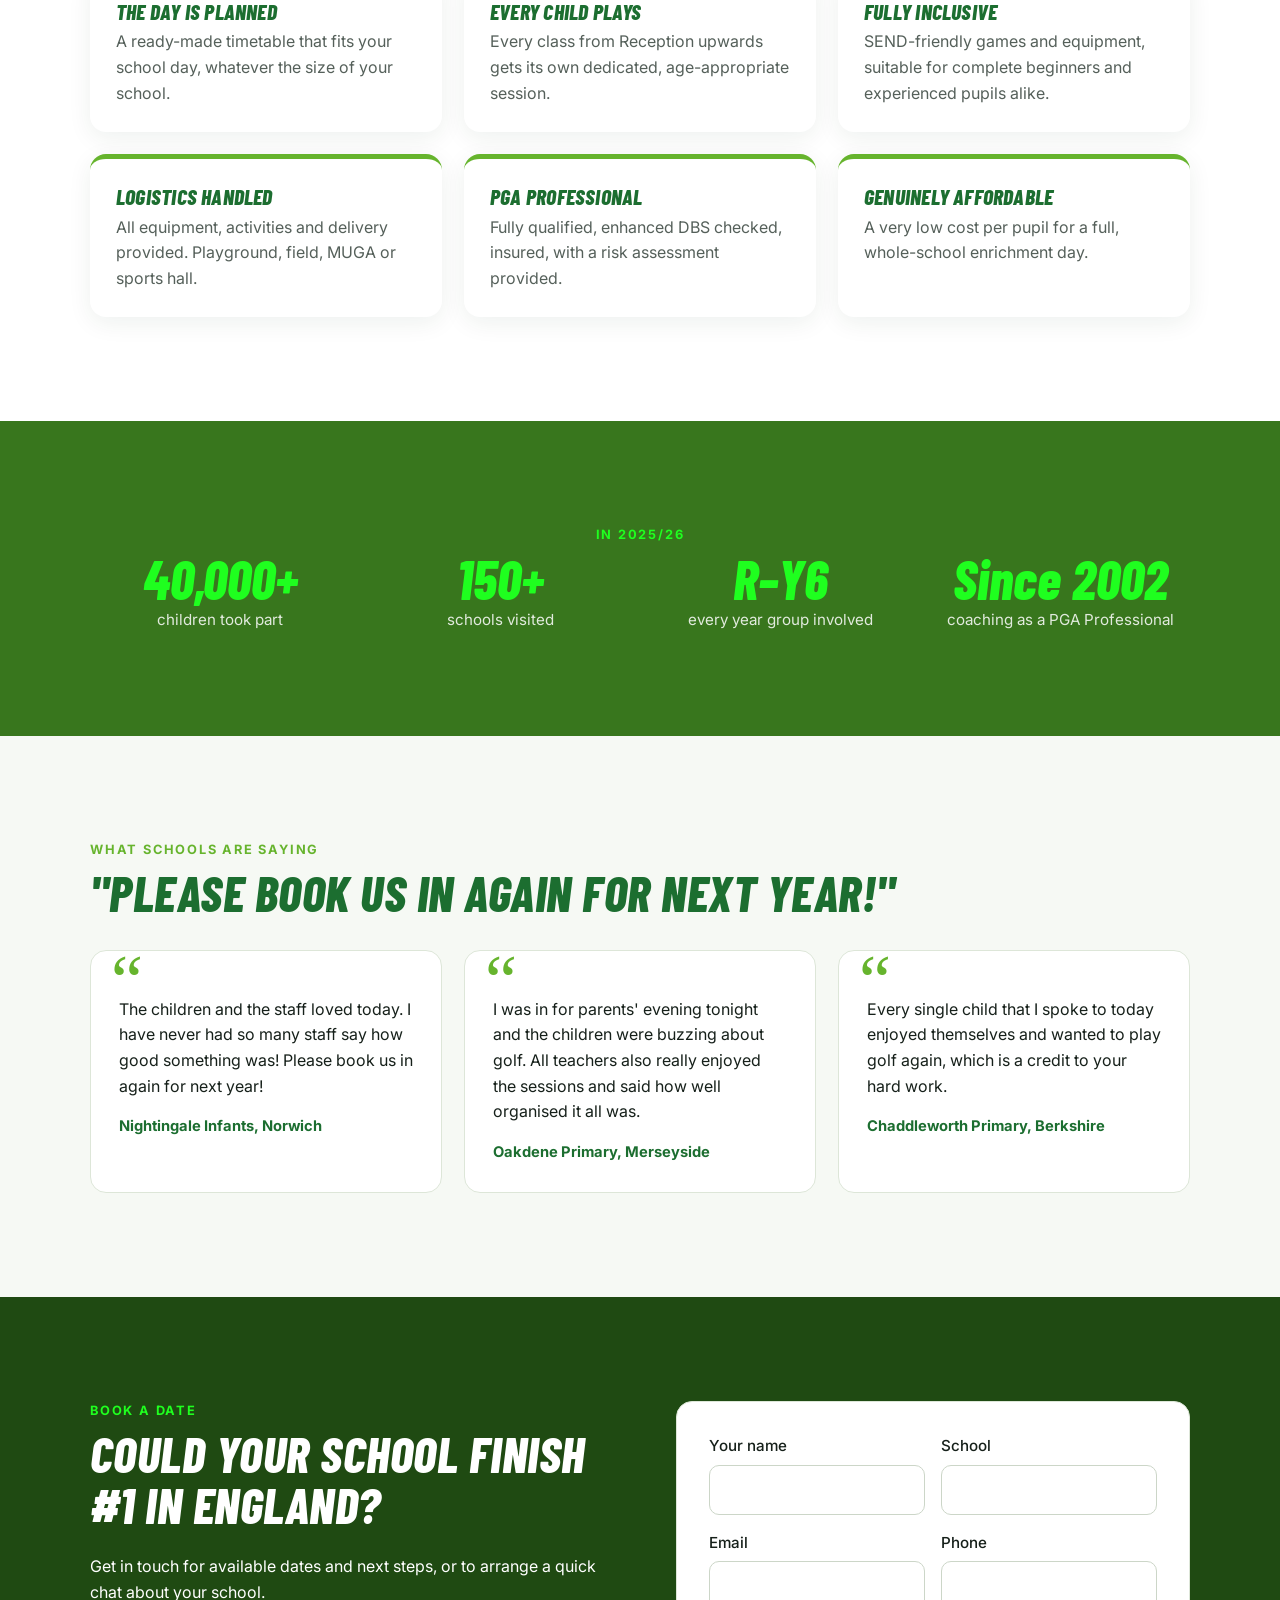
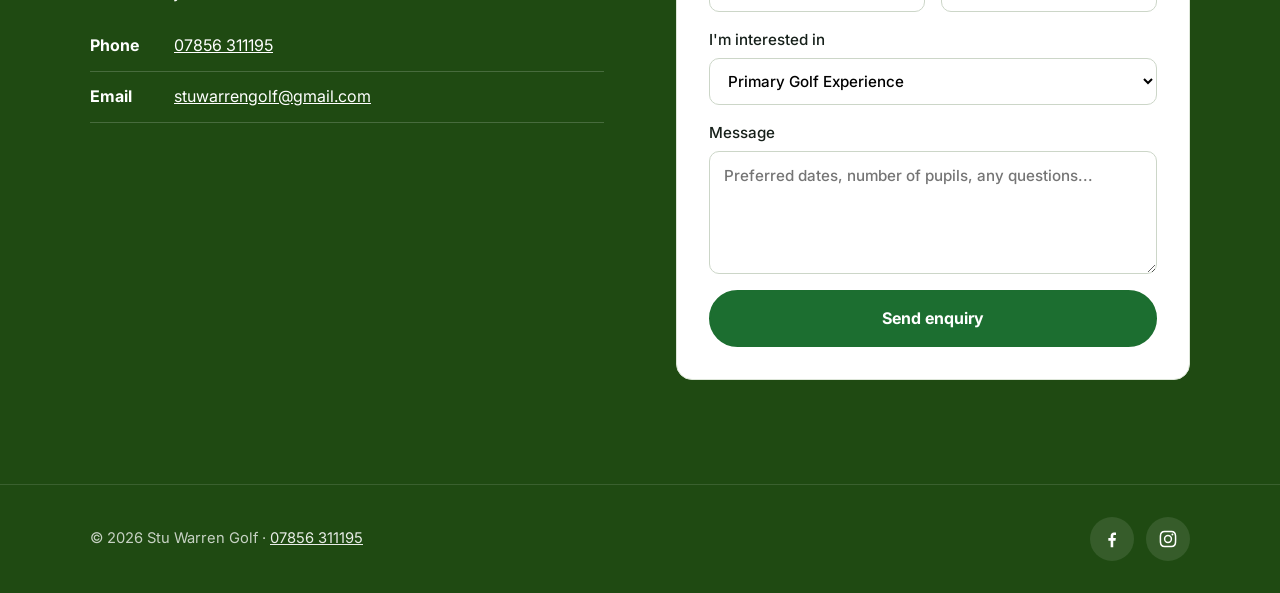
==== commit 96387ed7: "Restructure site around schools per Stu's feedback - Home: 'Golf in schools across England' tagline," ====
--- a/index.html
+++ b/index.html
@@ -3,194 +3,192 @@
 <head>
   <meta charset="utf-8">
   <meta name="viewport" content="width=device-width, initial-scale=1">
-  <title>Stu Warren Golf | Golf Coaching for Schools, Juniors &amp; Players</title>
-  <meta name="description" content="Stu Warren Golf: enhance, enjoy, excel. Golf sessions for primary and secondary schools across the UK, plus coaching for juniors, adults and competitive players.">
-  <meta property="og:title" content="Stu Warren Golf">
-  <meta property="og:description" content="Getting thousands of young people swinging a golf club in schools across the UK.">
-  <meta property="og:image" content="assets/images/stu.jpg">
+  <title>Stu Warren Golf | Golf in Schools Across England</title>
+  <meta name="description" content="Whole-school golf enrichment days for primary and secondary schools across England. Every pupil plays, every pupil contributes, and your school joins the national leaderboard. You pick a date, we do the rest.">
+  <meta property="og:title" content="Stu Warren Golf | Golf in schools across England">
+  <meta property="og:description" content="Whole-school golf days where every pupil plays. You pick a date, we do the rest.">
+  <meta property="og:image" content="assets/images/schools/team-celebrate.jpg">
   <link rel="icon" href="assets/images/favicon.png">
   <link rel="preconnect" href="https://fonts.googleapis.com">
   <link rel="preconnect" href="https://fonts.gstatic.com" crossorigin>
-  <link href="https://fonts.googleapis.com/css2?family=Barlow+Condensed:ital,wght@0,600;0,700;1,700;1,800&family=Inter:wght@400;500;600&display=swap" rel="stylesheet">
+  <link href="https://fonts.googleapis.com/css2?family=Barlow+Condensed:ital,wght@0,700;1,700;1,800&family=Inter:wght@400;500;600;700&display=swap" rel="stylesheet">
   <link rel="stylesheet" href="assets/styles.css">
 </head>
 <body>
   <header class="site-header">
     <div class="container header-inner">
-      <a href="#top" class="logo"><img src="assets/images/logo.png" alt="Stu Warren Golf" width="382" height="259"></a>
+      <a href="/" class="logo"><img src="assets/images/logo.png" alt="Stu Warren Golf home" width="382" height="259"></a>
       <button class="nav-toggle" aria-expanded="false" aria-controls="nav" aria-label="Open menu">
         <span></span><span></span><span></span>
       </button>
       <nav id="nav" class="nav">
-        <a href="#schools">Schools</a>
-        <a href="#coaching">Coaching</a>
-        <a href="#about">About Stu</a>
-        <a href="#contact" class="btn btn-small">Get in touch</a>
+        <a href="primary.html">Primary</a>
+        <a href="secondary.html">Secondary</a>
+        <a href="leaderboard.html">Leaderboard</a>
+        <a href="workshops.html">Workshops &amp; tuition</a>
+        <a href="#contact" class="btn btn-small btn-green">Book a date</a>
       </nav>
     </div>
   </header>
 
-  <main id="top">
-    <!-- HERO -->
+  <main>
     <section class="hero">
-      <div class="container hero-inner">
+      <div class="hero-bg"><img src="assets/images/schools/team-celebrate.jpg" alt=""></div>
+      <div class="container">
         <div class="hero-copy">
-          <p class="tagline">Enhance <span>·</span> Enjoy <span>·</span> Excel</p>
-          <h1>Getting thousands of young people swinging a golf club.</h1>
-          <p class="lead">Fun, inclusive golf sessions for schools across the UK, and coaching that helps golfers of every age and level play better golf.</p>
-          <div class="hero-actions">
-            <a href="#contact" class="btn">Book a school visit</a>
-            <a href="tel:+447856311195" class="btn btn-ghost">Call 07856 311195</a>
-          </div>
-        </div>
-        <div class="hero-photo">
-          <img src="assets/images/stu.jpg" alt="Stu Warren holding a golf club at the driving range" width="565" height="563">
-        </div>
-      </div>
-    </section>
-
-    <!-- PILLARS -->
-    <section class="pillars">
-      <div class="container pillars-grid">
-        <div>
-          <h3>Enhance</h3>
-          <p>Simple, clear coaching that builds skills and confidence, whatever your starting point.</p>
-        </div>
-        <div>
-          <h3>Enjoy</h3>
-          <p>Sessions built around games and fun, so everyone wants to pick up a club again.</p>
-        </div>
-        <div>
-          <h3>Excel</h3>
-          <p>A pathway for players who catch the bug, from first swing to competitive golf.</p>
-        </div>
-      </div>
-    </section>
-
-    <!-- SCHOOLS -->
-    <section id="schools" class="section">
-      <div class="container split">
-        <div>
-          <p class="eyebrow">For schools</p>
-          <h2>Bringing golf into schools across the UK.</h2>
-          <p>Stu takes golf to where the children are. Through the <strong>Primary Golf Experience</strong>, he has delivered sessions to thousands of pupils, many of whom are holding a golf club for the very first time.</p>
-          <p>Sessions are active, inclusive and run on your school grounds, so there's no need for a course, a minibus or any kit.</p>
-          <ul class="ticks">
-            <li>Primary Golf Experience days and tours</li>
-            <li>PE lessons and curriculum support</li>
-            <li>After-school golf clubs</li>
-            <li>Secondary school and talented-junior sessions</li>
-            <li>All equipment provided</li>
-          </ul>
-          <a href="#contact" class="btn">Enquire for your school</a>
-        </div>
-        <div class="feature-box">
-          <p class="feature-kicker">Primary Golf Experience</p>
-          <p class="feature-big">Thousands</p>
-          <p>of young people introduced to golf in schools across the UK.</p>
-          <a class="feature-link" href="https://www.youtube.com/@StuWarrenGolf" target="_blank" rel="noopener">Watch the sessions on YouTube →</a>
-        </div>
-      </div>
-    </section>
-
-    <!-- COACHING -->
-    <section id="coaching" class="section section-alt">
-      <div class="container">
-        <p class="eyebrow">Coaching</p>
-        <h2>Coaching for every golfer.</h2>
-        <div class="cards">
-          <article class="card">
-            <h3>Junior coaching</h3>
-            <p>For young golfers who want to keep going after a school session. Group and one-to-one coaching that keeps it fun while building real skills.</p>
-          </article>
-          <article class="card">
-            <h3>Individual lessons</h3>
-            <p>One-to-one lessons for beginners and club golfers alike, focused on the one or two changes that make the biggest difference.</p>
-          </article>
-          <article class="card">
-            <h3>Players &amp; professionals</h3>
-            <p>Technical and performance coaching for competitive amateurs and professionals looking for an edge.</p>
-          </article>
-        </div>
-        <p class="cards-note">Contact Stu for prices and availability.</p>
-      </div>
-    </section>
-
-    <!-- ABOUT -->
-    <section id="about" class="section">
-      <div class="container split split-reverse">
-        <div class="about-photo">
-          <img src="assets/images/logo.png" alt="Stu Warren Golf logo" width="382" height="259" loading="lazy">
-        </div>
-        <div>
-          <p class="eyebrow">About Stu</p>
-          <h2>A coach on a mission to grow the game.</h2>
-          <p>Stu Warren is a golf coach who believes golf should be for everyone. He works with schools, juniors, club golfers and professionals, and his coaching follows three simple ideas: <strong>enhance</strong> your game, <strong>enjoy</strong> it, and <strong>excel</strong>.</p>
-          <p>His biggest passion is introducing young people to golf. Through his school programmes he has put clubs in the hands of thousands of children across the UK, giving many of them their first taste of the game.</p>
-        </div>
-      </div>
-    </section>
-
-    <!-- SOCIAL -->
-    <section class="section section-dark social">
-      <div class="container">
-        <p class="eyebrow">Follow along</p>
-        <h2>See what Stu's been up to.</h2>
-        <div class="social-grid">
-          <a href="https://www.facebook.com/stuwarrengolf" target="_blank" rel="noopener">
-            <svg viewBox="0 0 24 24" aria-hidden="true"><path d="M13.5 22v-8h2.7l.4-3.2h-3.1V8.8c0-.9.3-1.5 1.6-1.5h1.7V4.4c-.3 0-1.3-.1-2.4-.1-2.4 0-4 1.5-4 4.1v2.4H7.6V14h2.8v8h3.1z"/></svg>
-            Facebook
-          </a>
-          <a href="https://www.instagram.com/stuwarrengolf/" target="_blank" rel="noopener">
-            <svg viewBox="0 0 24 24" aria-hidden="true"><path d="M12 7a5 5 0 100 10 5 5 0 000-10zm0 8.2a3.2 3.2 0 110-6.4 3.2 3.2 0 010 6.4zM17.3 5.5a1.2 1.2 0 100 2.4 1.2 1.2 0 000-2.4zM12 3.8c2.7 0 3 0 4 .1 2.7.1 4 1.4 4.1 4.1.1 1 .1 1.3.1 4s0 3-.1 4c-.1 2.7-1.4 4-4.1 4.1-1 .1-1.3.1-4 .1s-3 0-4-.1c-2.7-.1-4-1.4-4.1-4.1-.1-1-.1-1.3-.1-4s0-3 .1-4C4 5.3 5.3 4 8 3.9c1-.1 1.3-.1 4-.1zM12 2c-2.7 0-3.1 0-4.1.1C4.2 2.2 2.2 4.2 2.1 7.9 2 8.9 2 9.3 2 12s0 3.1.1 4.1c.1 3.7 2.1 5.7 5.8 5.8 1 .1 1.4.1 4.1.1s3.1 0 4.1-.1c3.7-.1 5.7-2.1 5.8-5.8.1-1 .1-1.4.1-4.1s0-3.1-.1-4.1c-.1-3.7-2.1-5.7-5.8-5.8C15.1 2 14.7 2 12 2z"/></svg>
-            Instagram
-          </a>
-          <a href="https://x.com/stuwarrengolf" target="_blank" rel="noopener">
-            <svg viewBox="0 0 24 24" aria-hidden="true"><path d="M17.8 3h3.1l-6.8 7.7L22 21h-6.2l-4.9-6.4L5.3 21H2.2l7.2-8.3L1.8 3h6.4l4.4 5.8L17.8 3zm-1.1 16.2h1.7L7.4 4.7H5.6l11.1 14.5z"/></svg>
-            X
-          </a>
-          <a href="https://www.linkedin.com/in/stu-warren-golf-7a002b10a/" target="_blank" rel="noopener">
-            <svg viewBox="0 0 24 24" aria-hidden="true"><path d="M20.4 20.5h-3.6v-5.6c0-1.3 0-3-1.8-3s-2.1 1.4-2.1 2.9v5.7H9.3V9h3.4v1.6h.1c.5-.9 1.6-1.8 3.4-1.8 3.6 0 4.3 2.4 4.3 5.5v6.2zM5.3 7.4a2.1 2.1 0 110-4.1 2.1 2.1 0 010 4.1zm1.8 13.1H3.5V9h3.6v11.5zM22.2 0H1.8C.8 0 0 .8 0 1.7v20.6c0 .9.8 1.7 1.8 1.7h20.4c1 0 1.8-.8 1.8-1.7V1.7C24 .8 23.2 0 22.2 0z"/></svg>
-            LinkedIn
-          </a>
-          <a href="https://www.youtube.com/@StuWarrenGolf" target="_blank" rel="noopener">
-            <svg viewBox="0 0 24 24" aria-hidden="true"><path d="M23.5 6.2a3 3 0 00-2.1-2.1C19.5 3.6 12 3.6 12 3.6s-7.5 0-9.4.5A3 3 0 00.5 6.2 31 31 0 000 12a31 31 0 00.5 5.8 3 3 0 002.1 2.1c1.9.5 9.4.5 9.4.5s7.5 0 9.4-.5a3 3 0 002.1-2.1A31 31 0 0024 12a31 31 0 00-.5-5.8zM9.6 15.6V8.4l6.2 3.6-6.2 3.6z"/></svg>
-            YouTube
-          </a>
+          <h1>Stu Warren Golf</h1>
+          <p class="tagline">Golf in schools across England</p>
+          <p class="lead">A whole-school golf enrichment day where every child plays. The day is planned, fully inclusive and every bit of the logistics is taken care of. <strong>You pick a date. We do the rest.</strong></p>
+        </div>
+      </div>
+    </section>
+
+    <!-- TABLETS -->
+    <section class="tablets">
+      <div class="container tablet-grid">
+        <a class="tablet" href="primary.html">
+          <img src="assets/images/schools/hole-in-one.jpg" alt="">
+          <p class="tablet-kicker">Reception to Year 6</p>
+          <h2>Primary Golf Experience</h2>
+          <p>A full day of golf for the whole school, with three age-specific experiences.</p>
+          <span class="go">Find out more →</span>
+        </a>
+        <a class="tablet" href="secondary.html">
+          <img src="assets/images/schools/young-golfer.jpg" alt="">
+          <span class="badge">Coming soon</span>
+          <p class="tablet-kicker">Years 7 to 11</p>
+          <h2>Secondary Golf Experience</h2>
+          <p>A brand new experience for secondary schools, launching soon.</p>
+          <span class="go">Find out more →</span>
+        </a>
+        <a class="tablet tablet-plain" href="leaderboard.html">
+          <span class="trophy" aria-hidden="true">🏆</span>
+          <p class="tablet-kicker">Can your school beat the nation?</p>
+          <h2>Live Leaderboard</h2>
+          <p>See how schools across England are scoring in the National Hole-in-One Challenge.</p>
+          <span class="go">View the leaderboard →</span>
+        </a>
+        <a class="tablet tablet-wide" href="workshops.html">
+          <div>
+            <h2>Workshops &amp; individual tuition</h2>
+            <p>Coaching for individuals, clubs and groups outside of school.</p>
+          </div>
+          <span class="go">Find out more →</span>
+        </a>
+      </div>
+    </section>
+
+    <div class="promise">
+      <div class="container">
+        <p>Every pupil plays. <span>Every pupil contributes.</span> Every hole counts.</p>
+      </div>
+    </div>
+
+    <!-- WHY SCHOOLS SAY YES -->
+    <section class="section">
+      <div class="container">
+        <div class="narrow">
+          <p class="eyebrow">Why schools say yes</p>
+          <h2>We make it really easy for your school to say yes.</h2>
+          <p class="lead-dark">Running a golf day shouldn't mean extra work for staff. Everything is planned and delivered for you, so all you need to do is choose a date.</p>
+        </div>
+        <div class="features">
+          <div class="feature">
+            <h3>The day is planned</h3>
+            <p>A ready-made timetable that fits your school day, whatever the size of your school.</p>
+          </div>
+          <div class="feature">
+            <h3>Every child plays</h3>
+            <p>Every class from Reception upwards gets its own dedicated, age-appropriate session.</p>
+          </div>
+          <div class="feature">
+            <h3>Fully inclusive</h3>
+            <p>SEND-friendly games and equipment, suitable for complete beginners and experienced pupils alike.</p>
+          </div>
+          <div class="feature">
+            <h3>Logistics handled</h3>
+            <p>All equipment, activities and delivery provided. Playground, field, MUGA or sports hall.</p>
+          </div>
+          <div class="feature">
+            <h3>PGA Professional</h3>
+            <p>Fully qualified, enhanced DBS checked, insured, with a risk assessment provided.</p>
+          </div>
+          <div class="feature">
+            <h3>Genuinely affordable</h3>
+            <p>A very low cost per pupil for a full, whole-school enrichment day.</p>
+          </div>
+        </div>
+      </div>
+    </section>
+
+    <!-- STATS -->
+    <section class="section section-dark on-dark">
+      <div class="container">
+        <p class="eyebrow center">In 2025/26</p>
+        <div class="stats">
+          <div><strong>40,000+</strong><span>children took part</span></div>
+          <div><strong>150+</strong><span>schools visited</span></div>
+          <div><strong>R–Y6</strong><span>every year group involved</span></div>
+          <div><strong>Since 2002</strong><span>coaching as a PGA Professional</span></div>
+        </div>
+      </div>
+    </section>
+
+    <!-- QUOTES -->
+    <section class="section section-alt">
+      <div class="container">
+        <p class="eyebrow">What schools are saying</p>
+        <h2>"Please book us in again for next year!"</h2>
+        <div class="quotes">
+          <blockquote>
+            <p>The children and the staff loved today. I have never had so many staff say how good something was! Please book us in again for next year!</p>
+            <cite>Nightingale Infants, Norwich</cite>
+          </blockquote>
+          <blockquote>
+            <p>I was in for parents' evening tonight and the children were buzzing about golf. All teachers also really enjoyed the sessions and said how well organised it all was.</p>
+            <cite>Oakdene Primary, Merseyside</cite>
+          </blockquote>
+          <blockquote>
+            <p>Every single child that I spoke to today enjoyed themselves and wanted to play golf again, which is a credit to your hard work.</p>
+            <cite>Chaddleworth Primary, Berkshire</cite>
+          </blockquote>
         </div>
       </div>
     </section>
 
     <!-- CONTACT -->
-    <section id="contact" class="section">
+    <section id="contact" class="section section-deep on-dark">
       <div class="container split split-top">
         <div>
-          <p class="eyebrow">Get in touch</p>
-          <h2>Book a school visit or a lesson.</h2>
-          <p>Send a message or give Stu a call. Whether you're a head teacher, a parent or a player, he'll be happy to talk through what would work for you.</p>
+          <p class="eyebrow">Book a date</p>
+          <h2>Could your school finish #1 in England?</h2>
+          <p>Get in touch for available dates and next steps, or to arrange a quick chat about your school.</p>
           <ul class="contact-list">
             <li><strong>Phone</strong> <a href="tel:+447856311195">07856 311195</a></li>
-            <li><strong>Facebook</strong> <a href="https://www.facebook.com/stuwarrengolf" target="_blank" rel="noopener">@stuwarrengolf</a></li>
-            <li><strong>Instagram</strong> <a href="https://www.instagram.com/stuwarrengolf/" target="_blank" rel="noopener">@stuwarrengolf</a></li>
+            <li><strong>Email</strong> <a href="mailto:stuwarrengolf@gmail.com">stuwarrengolf@gmail.com</a></li>
           </ul>
         </div>
-        <form class="contact-form" name="contact" method="POST" action="/thanks.html" data-netlify="true" netlify-honeypot="bot-field">
+        <form class="form" name="contact" method="POST" action="/thanks.html" data-netlify="true" netlify-honeypot="bot-field">
           <input type="hidden" name="form-name" value="contact">
           <p class="hidden"><label>Don't fill this in: <input name="bot-field"></label></p>
-          <label>Name<input name="name" required autocomplete="name"></label>
-          <label>Email<input name="email" type="email" required autocomplete="email"></label>
-          <label>Phone (optional)<input name="phone" type="tel" autocomplete="tel"></label>
+          <div class="form-row">
+            <label>Your name<input name="name" required autocomplete="name"></label>
+            <label>School<input name="school" autocomplete="organization"></label>
+          </div>
+          <div class="form-row">
+            <label>Email<input name="email" type="email" required autocomplete="email"></label>
+            <label>Phone<input name="phone" type="tel" autocomplete="tel"></label>
+          </div>
           <label>I'm interested in
             <select name="interest">
-              <option>School sessions</option>
-              <option>Junior coaching</option>
-              <option>Individual lessons</option>
-              <option>Player / professional coaching</option>
+              <option>Primary Golf Experience</option>
+              <option>Secondary Golf Experience</option>
+              <option>Workshops / individual tuition</option>
               <option>Something else</option>
             </select>
           </label>
-          <label>Message<textarea name="message" rows="4"></textarea></label>
-          <button type="submit" class="btn">Send message</button>
+          <label>Message<textarea name="message" rows="4" placeholder="Preferred dates, number of pupils, any questions..."></textarea></label>
+          <button type="submit" class="btn">Send enquiry</button>
         </form>
       </div>
     </section>
@@ -198,14 +196,15 @@
 
   <footer class="site-footer">
     <div class="container footer-inner">
-      <p>&copy; <span id="year">2026</span> Stu Warren Golf · Enhance · Enjoy · Excel</p>
-      <p>
-        <a href="https://www.facebook.com/stuwarrengolf" target="_blank" rel="noopener">Facebook</a> ·
-        <a href="https://www.instagram.com/stuwarrengolf/" target="_blank" rel="noopener">Instagram</a> ·
-        <a href="https://x.com/stuwarrengolf" target="_blank" rel="noopener">X</a> ·
-        <a href="https://www.linkedin.com/in/stu-warren-golf-7a002b10a/" target="_blank" rel="noopener">LinkedIn</a> ·
-        <a href="https://www.youtube.com/@StuWarrenGolf" target="_blank" rel="noopener">YouTube</a>
-      </p>
+      <p>&copy; <span id="year">2026</span> Stu Warren Golf · <a href="tel:+447856311195">07856 311195</a></p>
+      <div class="social">
+        <a href="https://www.facebook.com/stuwarrengolf" target="_blank" rel="noopener" aria-label="Stu Warren Golf on Facebook">
+          <svg viewBox="0 0 24 24" aria-hidden="true"><path d="M13.5 22v-8h2.7l.4-3.2h-3.1V8.8c0-.9.3-1.5 1.6-1.5h1.7V4.4c-.3 0-1.3-.1-2.4-.1-2.4 0-4 1.5-4 4.1v2.4H7.6V14h2.8v8h3.1z"/></svg>
+        </a>
+        <a href="https://www.instagram.com/stuwarrengolf/" target="_blank" rel="noopener" aria-label="Stu Warren Golf on Instagram">
+          <svg viewBox="0 0 24 24" aria-hidden="true"><path d="M12 7a5 5 0 100 10 5 5 0 000-10zm0 8.2a3.2 3.2 0 110-6.4 3.2 3.2 0 010 6.4zM17.3 5.5a1.2 1.2 0 100 2.4 1.2 1.2 0 000-2.4zM12 3.8c2.7 0 3 0 4 .1 2.7.1 4 1.4 4.1 4.1.1 1 .1 1.3.1 4s0 3-.1 4c-.1 2.7-1.4 4-4.1 4.1-1 .1-1.3.1-4 .1s-3 0-4-.1c-2.7-.1-4-1.4-4.1-4.1-.1-1-.1-1.3-.1-4s0-3 .1-4C4 5.3 5.3 4 8 3.9c1-.1 1.3-.1 4-.1zM12 2c-2.7 0-3.1 0-4.1.1C4.2 2.2 2.2 4.2 2.1 7.9 2 8.9 2 9.3 2 12s0 3.1.1 4.1c.1 3.7 2.1 5.7 5.8 5.8 1 .1 1.4.1 4.1.1s3.1 0 4.1-.1c3.7-.1 5.7-2.1 5.8-5.8.1-1 .1-1.4.1-4.1s0-3.1-.1-4.1c-.1-3.7-2.1-5.7-5.8-5.8C15.1 2 14.7 2 12 2z"/></svg>
+        </a>
+      </div>
     </div>
   </footer>
 
--- a/assets/styles.css
+++ b/assets/styles.css
@@ -1,14 +1,17 @@
 :root {
+  --forest: #38761d;
+  --forest-dark: #1f4a12;
   --green: #1c6e30;
-  --green-dark: #0f3d1b;
+  --neon: #1fff1f;
   --lime: #66b42d;
-  --lime-light: #eaf5e1;
+  --mint: #ecf6e6;
+  --paper: #f6f9f4;
   --ink: #16201a;
-  --muted: #56615a;
-  --line: #dfe6dc;
+  --muted: #55605a;
+  --line: #dde6d8;
   --white: #ffffff;
-  --radius: 14px;
-  --max: 1120px;
+  --radius: 16px;
+  --max: 1140px;
 }
 
 *, *::before, *::after { box-sizing: border-box; }
@@ -26,30 +29,39 @@
   font-style: italic; font-weight: 800; text-transform: uppercase;
   line-height: 1.02; letter-spacing: 0.01em; margin: 0 0 0.5em;
 }
-h1 { font-size: clamp(2.6rem, 6vw, 4.6rem); }
-h2 { font-size: clamp(2rem, 4.2vw, 3rem); color: var(--green); }
-h3 { font-size: 1.6rem; color: var(--green); }
+h1 { font-size: clamp(2.8rem, 7vw, 5.2rem); }
+h2 { font-size: clamp(2rem, 4.4vw, 3.1rem); color: var(--green); }
+h3 { font-size: 1.55rem; color: var(--green); }
 p { margin: 0 0 1em; }
 a { color: var(--green); }
+.on-dark h2, .on-dark h3 { color: var(--white); }
 
 .container { width: 100%; max-width: var(--max); margin: 0 auto; padding: 0 20px; }
+.narrow { max-width: 760px; }
+.center { text-align: center; }
+.center .lead-dark { margin-left: auto; margin-right: auto; }
 .eyebrow {
   text-transform: uppercase; letter-spacing: 0.14em; font-size: 0.8rem;
-  font-weight: 600; color: var(--lime); margin-bottom: 0.5em;
-}
+  font-weight: 700; color: var(--lime); margin-bottom: 0.5em;
+}
+.on-dark .eyebrow { color: var(--neon); }
+.lead-dark { font-size: 1.15rem; color: var(--muted); max-width: 640px; }
 .hidden { display: none; }
 
 /* Buttons */
 .btn {
-  display: inline-block; background: var(--lime); color: var(--white);
-  padding: 0.85em 1.6em; border-radius: 999px; border: 2px solid var(--lime);
-  font: inherit; font-weight: 600; text-decoration: none; cursor: pointer;
+  display: inline-block; background: var(--neon); color: var(--forest-dark);
+  padding: 0.85em 1.6em; border-radius: 999px; border: 2px solid var(--neon);
+  font: inherit; font-weight: 700; text-decoration: none; cursor: pointer;
   transition: transform .15s, background .15s, border-color .15s;
 }
-.btn:hover { transform: translateY(-2px); background: #57a024; border-color: #57a024; }
-.btn-ghost { background: transparent; border-color: rgba(255,255,255,.7); }
+.btn:hover { transform: translateY(-2px); background: #5dff4f; border-color: #5dff4f; }
+.btn-green { background: var(--green); border-color: var(--green); color: var(--white); }
+.btn-green:hover { background: var(--forest); border-color: var(--forest); }
+.btn-ghost { background: transparent; border-color: rgba(255,255,255,.7); color: var(--white); }
 .btn-ghost:hover { background: rgba(255,255,255,.12); border-color: var(--white); }
 .btn-small { padding: 0.5em 1.15em; }
+.actions { display: flex; gap: 14px; flex-wrap: wrap; margin-top: 26px; }
 
 /* Header */
 .site-header {
@@ -57,128 +69,277 @@
   border-bottom: 1px solid var(--line); backdrop-filter: blur(6px);
 }
 .header-inner { display: flex; align-items: center; justify-content: space-between; height: 76px; }
-.logo img { height: 58px; width: auto; }
-.nav { display: flex; gap: 28px; align-items: center; }
+.logo img { height: 56px; width: auto; }
+.nav { display: flex; gap: 24px; align-items: center; }
 .nav a:not(.btn) { color: var(--ink); text-decoration: none; font-weight: 500; }
-.nav a:not(.btn):hover { color: var(--green); }
+.nav a:not(.btn):hover, .nav a[aria-current="page"] { color: var(--green); }
+.nav a[aria-current="page"] { font-weight: 700; }
+.nav .btn { color: var(--white); }
 .nav-toggle { display: none; background: none; border: 0; padding: 8px; cursor: pointer; }
 .nav-toggle span { display: block; width: 24px; height: 2px; background: var(--green); margin: 5px 0; }
 
 /* Hero */
 .hero {
-  color: var(--white);
-  background:
-    radial-gradient(ellipse at 85% 110%, rgba(102,180,45,.45) 0%, transparent 55%),
-    linear-gradient(135deg, var(--green) 0%, var(--green-dark) 100%);
-  padding: clamp(56px, 9vw, 110px) 0;
-  overflow: hidden;
-}
-.hero-inner { display: grid; grid-template-columns: 1.25fr 1fr; gap: clamp(32px, 5vw, 64px); align-items: center; }
+  position: relative; color: var(--white); overflow: hidden;
+  background: var(--forest);
+  padding: clamp(64px, 10vw, 120px) 0 clamp(56px, 8vw, 96px);
+}
+.hero-bg { position: absolute; inset: 0; }
+.hero-bg img { width: 100%; height: 100%; object-fit: cover; }
+.hero-bg::after {
+  content: ''; position: absolute; inset: 0;
+  background: linear-gradient(100deg, rgba(31,74,18,.96) 0%, rgba(31,74,18,.86) 45%, rgba(31,74,18,.35) 100%);
+}
+.hero .container { position: relative; }
+.hero-copy { max-width: 680px; }
+.hero h1 { margin-bottom: 0.15em; }
 .tagline {
   font-family: 'Barlow Condensed', sans-serif; font-style: italic; font-weight: 700;
-  text-transform: uppercase; letter-spacing: 0.08em; font-size: 1.25rem; color: var(--lime);
-}
-.tagline span { color: rgba(255,255,255,.5); margin: 0 0.25em; }
-.lead { font-size: 1.15rem; color: rgba(255,255,255,.88); max-width: 560px; }
-.hero-actions { display: flex; gap: 14px; flex-wrap: wrap; margin-top: 28px; }
-.hero-photo img {
-  border-radius: var(--radius); border: 6px solid var(--white);
-  box-shadow: 0 24px 60px rgba(0,0,0,.35); transform: rotate(2deg);
-}
-
-/* Pillars */
-.pillars { background: var(--lime-light); padding: 44px 0; }
-.pillars-grid { display: grid; grid-template-columns: repeat(3, 1fr); gap: 32px; }
-.pillars h3 { margin-bottom: 0.25em; }
-.pillars p { margin: 0; color: var(--muted); }
+  text-transform: uppercase; letter-spacing: 0.06em; font-size: clamp(1.3rem, 2.6vw, 1.8rem);
+  color: var(--neon); margin-bottom: 1.1em;
+}
+.hero .lead { font-size: 1.2rem; color: rgba(255,255,255,.9); max-width: 580px; }
+.hero .lead strong { color: var(--white); }
+.hero-sm { padding: clamp(56px, 8vw, 96px) 0; }
+.hero-sm h1 { font-size: clamp(2.5rem, 6vw, 4.4rem); }
+
+/* Tablets (home page) */
+.tablets { padding: 0 0 clamp(56px, 8vw, 88px); background: var(--paper); }
+.tablet-grid { display: grid; grid-template-columns: repeat(3, 1fr); gap: 22px; margin-top: -48px; position: relative; }
+.tablet {
+  position: relative; display: flex; flex-direction: column; justify-content: flex-end;
+  min-height: 360px; padding: 28px; border-radius: 22px; overflow: hidden;
+  color: var(--white); text-decoration: none; background: var(--forest);
+  box-shadow: 0 18px 40px rgba(15,61,27,.22); transition: transform .2s, box-shadow .2s;
+}
+.tablet:hover { transform: translateY(-5px); box-shadow: 0 24px 50px rgba(15,61,27,.3); }
+.tablet img { position: absolute; inset: 0; width: 100%; height: 100%; object-fit: cover; transition: transform .4s; }
+.tablet:hover img { transform: scale(1.04); }
+.tablet::before {
+  content: ''; position: absolute; inset: 0; z-index: 1;
+  background: linear-gradient(180deg, rgba(31,74,18,.1) 20%, rgba(31,74,18,.95) 88%);
+}
+.tablet > *:not(img) { position: relative; z-index: 2; }
+.tablet-kicker { font-size: 0.78rem; font-weight: 700; text-transform: uppercase; letter-spacing: 0.14em; color: var(--neon); margin-bottom: 0.4em; }
+.tablet h2 { color: var(--white); font-size: clamp(1.9rem, 3vw, 2.4rem); margin-bottom: 0.2em; }
+.tablet p { margin: 0; color: rgba(255,255,255,.88); font-size: 0.98rem; }
+.tablet .go { margin-top: 14px; font-weight: 700; color: var(--neon); }
+.tablet-plain { background: linear-gradient(140deg, var(--green) 0%, var(--forest-dark) 100%); }
+.tablet-plain::before { background: radial-gradient(circle, rgba(255,255,255,.14) 2px, transparent 3px) 0 0 / 16px 16px; opacity: .5; }
+.badge {
+  position: absolute; top: 18px; right: 18px; z-index: 3;
+  background: var(--white); color: var(--green); font-size: 0.75rem; font-weight: 700;
+  text-transform: uppercase; letter-spacing: 0.1em; padding: 6px 12px; border-radius: 999px;
+}
+.tablet .badge { position: absolute; }
+.trophy { font-size: 3.4rem; line-height: 1; margin-bottom: auto; }
+.tablet-wide {
+  grid-column: 1 / -1; min-height: 0; flex-direction: row; align-items: center; justify-content: space-between;
+  gap: 20px; padding: 22px 28px; background: var(--white); color: var(--ink);
+  border: 2px solid var(--line); box-shadow: none;
+}
+.tablet-wide::before { display: none; }
+.tablet-wide h2 { color: var(--green); font-size: 1.7rem; margin: 0; }
+.tablet-wide p { color: var(--muted); }
+.tablet-wide .go { margin: 0; color: var(--green); white-space: nowrap; }
+.tablet-wide:hover { border-color: var(--lime); box-shadow: 0 10px 30px rgba(15,61,27,.1); }
 
 /* Sections */
 .section { padding: clamp(64px, 9vw, 104px) 0; }
-.section-alt { background: #f5f8f3; }
-.section-dark { background: var(--green-dark); color: var(--white); }
-.section-dark h2 { color: var(--white); }
+.section-alt { background: var(--paper); }
+.section-dark { background: var(--forest); color: var(--white); }
+.section-deep { background: var(--forest-dark); color: var(--white); }
 .split { display: grid; grid-template-columns: 1fr 1fr; gap: clamp(32px, 6vw, 72px); align-items: center; }
 .split-top { align-items: start; }
 .split-reverse > :first-child { order: 2; }
+.photo { border-radius: var(--radius); overflow: hidden; }
+.photo img { width: 100%; height: 100%; object-fit: cover; aspect-ratio: 4 / 3; }
+.photo-tall img { aspect-ratio: 4 / 5; }
+
 .ticks { list-style: none; padding: 0; margin: 0 0 1.6em; }
-.ticks li { padding-left: 30px; position: relative; margin-bottom: 0.5em; }
-.ticks li::before { content: '✓'; position: absolute; left: 0; color: var(--lime); font-weight: 700; }
-
-.feature-box {
-  background: var(--green); color: var(--white); border-radius: var(--radius);
-  padding: clamp(32px, 5vw, 56px); position: relative; overflow: hidden;
-}
-.feature-box::after {
-  content: ''; position: absolute; right: -60px; bottom: -60px; width: 220px; height: 220px;
-  border-radius: 50%; background: radial-gradient(circle, rgba(255,255,255,.18) 2px, transparent 3px) 0 0 / 14px 14px;
-}
-.feature-kicker { text-transform: uppercase; letter-spacing: 0.14em; font-size: 0.8rem; font-weight: 600; color: var(--lime); }
-.feature-big {
-  font-family: 'Barlow Condensed', sans-serif; font-style: italic; font-weight: 800;
-  text-transform: uppercase; font-size: clamp(3rem, 7vw, 5rem); line-height: 1; margin: 0 0 0.15em;
-}
-.feature-box p:not(.feature-kicker):not(.feature-big) { font-size: 1.1rem; color: rgba(255,255,255,.88); }
-.feature-link { color: var(--white); font-weight: 600; position: relative; z-index: 1; }
-
-/* Cards */
-.cards { display: grid; grid-template-columns: repeat(3, 1fr); gap: 24px; margin-top: 28px; }
-.card {
-  background: var(--white); border-radius: var(--radius); padding: 30px;
-  border-top: 5px solid var(--lime); box-shadow: 0 6px 24px rgba(15,61,27,.08);
-}
-.card p { color: var(--muted); margin: 0; }
-.cards-note { margin: 24px 0 0; color: var(--muted); }
-
-.about-photo { background: var(--lime-light); border-radius: var(--radius); aspect-ratio: 1; display: grid; place-items: center; padding: 12%; }
-
-/* Social */
-.social-grid { display: grid; grid-template-columns: repeat(5, 1fr); gap: 16px; margin-top: 28px; }
-.social-grid a {
-  display: flex; flex-direction: column; align-items: center; gap: 12px; padding: 26px 12px;
-  border-radius: var(--radius); background: rgba(255,255,255,.06); border: 1px solid rgba(255,255,255,.14);
-  color: var(--white); text-decoration: none; font-weight: 600; transition: background .15s, transform .15s;
-}
-.social-grid a:hover { background: rgba(102,180,45,.25); transform: translateY(-3px); }
-.social-grid svg { width: 30px; height: 30px; fill: currentColor; }
-
-/* Contact */
-.contact-list { list-style: none; padding: 0; margin: 0; }
-.contact-list li { padding: 12px 0; border-bottom: 1px solid var(--line); }
-.contact-list strong { display: inline-block; width: 100px; }
-.contact-form { background: #f5f8f3; padding: 32px; border-radius: var(--radius); display: grid; gap: 16px; }
-.contact-form label { display: grid; gap: 6px; font-weight: 500; font-size: 0.95rem; }
-.contact-form input, .contact-form select, .contact-form textarea {
-  font: inherit; padding: 12px 14px; border: 1px solid #ccd6c8; border-radius: 10px; background: var(--white);
-}
-.contact-form input:focus, .contact-form select:focus, .contact-form textarea:focus { outline: 2px solid var(--lime); border-color: transparent; }
+.ticks li { padding-left: 32px; position: relative; margin-bottom: 0.6em; }
+.ticks li::before {
+  content: '✓'; position: absolute; left: 0; top: 0.1em; width: 22px; height: 22px; border-radius: 50%;
+  background: var(--lime); color: var(--white); font-size: 0.8rem; font-weight: 700; display: grid; place-items: center;
+}
+.on-dark .ticks li::before { background: var(--neon); color: var(--forest-dark); }
+.ticks strong { display: block; }
+
+/* Promise strip */
+.promise { background: var(--forest-dark); color: var(--white); padding: 30px 0; }
+.promise p {
+  margin: 0; text-align: center; font-family: 'Barlow Condensed', sans-serif; font-style: italic;
+  font-weight: 800; text-transform: uppercase; font-size: clamp(1.5rem, 3.4vw, 2.3rem); letter-spacing: .01em;
+}
+.promise span { color: var(--neon); }
+
+/* Feature grid */
+.features { display: grid; grid-template-columns: repeat(3, 1fr); gap: 22px; margin-top: 32px; }
+.feature { background: var(--white); border-radius: var(--radius); padding: 26px; border-top: 5px solid var(--lime); box-shadow: 0 6px 24px rgba(15,61,27,.07); }
+.feature h3 { font-size: 1.35rem; margin-bottom: 0.35em; }
+.feature p { margin: 0; color: var(--muted); }
+.on-dark .feature { background: rgba(255,255,255,.07); border-top-color: var(--neon); box-shadow: none; }
+.on-dark .feature h3 { color: var(--white); }
+.on-dark .feature p { color: rgba(255,255,255,.82); }
+
+/* Stats */
+.stats { display: grid; grid-template-columns: repeat(4, 1fr); gap: 20px; text-align: center; }
+.stats strong {
+  display: block; font-family: 'Barlow Condensed', sans-serif; font-style: italic; font-weight: 800;
+  font-size: clamp(2.4rem, 5vw, 3.4rem); line-height: 1; color: var(--neon);
+}
+.stats span { color: rgba(255,255,255,.85); font-size: 0.95rem; }
+
+/* Experiences */
+.experiences { display: grid; grid-template-columns: repeat(3, 1fr); gap: 22px; margin-top: 32px; }
+.experience { background: var(--white); border-radius: var(--radius); overflow: hidden; box-shadow: 0 8px 28px rgba(15,61,27,.1); display: flex; flex-direction: column; }
+.experience img { aspect-ratio: 4 / 3; object-fit: cover; width: 100%; }
+.experience-body { padding: 22px 24px 26px; }
+.pill {
+  display: inline-block; background: var(--neon); color: var(--forest-dark); font-weight: 700;
+  font-size: 0.75rem; letter-spacing: 0.08em; text-transform: uppercase; padding: 4px 12px; border-radius: 999px; margin-bottom: 10px;
+}
+.experience h3 { margin-bottom: 0.15em; }
+.experience .sub { font-weight: 600; color: var(--lime); margin-bottom: 0.6em; }
+.experience p:last-child { margin: 0; color: var(--muted); }
+
+/* Steps */
+.steps { display: grid; grid-template-columns: repeat(4, 1fr); gap: 18px; margin-top: 32px; counter-reset: step; }
+.step { background: rgba(255,255,255,.08); border: 1px solid rgba(255,255,255,.16); border-radius: var(--radius); padding: 24px; }
+.step b { display: block; font-family: 'Barlow Condensed', sans-serif; font-style: italic; font-size: 2.4rem; color: var(--neon); line-height: 1; }
+.step h3 { color: var(--white); font-size: 1.4rem; margin: 0.3em 0; }
+.step p { margin: 0; color: rgba(255,255,255,.82); font-size: 0.95rem; }
+
+/* Quotes */
+.quotes { display: grid; grid-template-columns: repeat(3, 1fr); gap: 22px; margin-top: 32px; }
+blockquote {
+  margin: 0; padding: 28px; border-radius: var(--radius); background: var(--white);
+  border: 1px solid var(--line); position: relative;
+}
+blockquote::before {
+  content: '“'; position: absolute; top: -6px; left: 20px; font-family: Georgia, serif;
+  font-size: 4.5rem; line-height: 1; color: var(--lime);
+}
+blockquote p { margin: 18px 0 14px; }
+cite { font-style: normal; font-weight: 700; color: var(--green); font-size: 0.92rem; }
+
+/* Coach */
+.coach-card { display: grid; grid-template-columns: 260px 1fr; gap: clamp(24px, 4vw, 48px); align-items: center; }
+.coach-card img { border-radius: var(--radius); aspect-ratio: 1; object-fit: cover; }
+.creds { display: flex; flex-wrap: wrap; gap: 8px; margin: 0 0 1.2em; padding: 0; list-style: none; }
+.creds li { background: var(--mint); color: var(--green); font-weight: 600; font-size: 0.85rem; padding: 6px 12px; border-radius: 999px; }
+
+/* Timetables */
+.tt-tabs { display: flex; flex-wrap: wrap; gap: 8px; margin: 28px 0 20px; }
+.tt-tabs button {
+  font: inherit; font-weight: 600; padding: 10px 16px; border-radius: 999px; cursor: pointer;
+  border: 2px solid var(--line); background: var(--white); color: var(--ink);
+}
+.tt-tabs button[aria-selected="true"] { background: var(--green); border-color: var(--green); color: var(--white); }
+.tt-panel { background: var(--white); border-radius: var(--radius); border: 1px solid var(--line); padding: clamp(20px, 4vw, 32px); }
+.tt-panel h3 { margin-bottom: 0.2em; }
+.tt-panel > p { color: var(--muted); }
+.tt-cols { display: grid; grid-template-columns: 1fr 1fr; gap: 0 32px; }
+.tt { width: 100%; border-collapse: collapse; }
+.tt td { padding: 9px 4px; border-bottom: 1px solid var(--line); }
+.tt td:first-child { font-variant-numeric: tabular-nums; white-space: nowrap; color: var(--muted); width: 40%; }
+.tt td:last-child { font-weight: 600; }
+.tt tr.brk td { background: var(--mint); color: var(--green); font-weight: 600; text-align: center; font-size: 0.9rem; }
+
+/* Downloads */
+.downloads { display: grid; grid-template-columns: repeat(3, 1fr); gap: 18px; margin-top: 28px; }
+.download {
+  display: flex; gap: 16px; align-items: center; padding: 20px; border-radius: var(--radius);
+  background: rgba(255,255,255,.08); border: 1px solid rgba(255,255,255,.18); color: var(--white); text-decoration: none;
+  transition: background .15s, transform .15s;
+}
+.download:hover { background: rgba(31,255,31,.14); transform: translateY(-3px); }
+.download svg { width: 34px; height: 34px; flex: none; fill: var(--neon); }
+.download strong { display: block; }
+.download span { font-size: 0.88rem; color: rgba(255,255,255,.75); }
+
+/* Leaderboard */
+.board { width: 100%; border-collapse: separate; border-spacing: 0 8px; margin-top: 12px; }
+.board th { text-align: left; font-size: 0.8rem; text-transform: uppercase; letter-spacing: 0.1em; color: var(--muted); padding: 0 18px; }
+.board td { background: var(--white); padding: 16px 18px; border-top: 1px solid var(--line); border-bottom: 1px solid var(--line); }
+.board td:first-child { border-left: 1px solid var(--line); border-radius: 12px 0 0 12px; width: 70px; }
+.board td:last-child { border-right: 1px solid var(--line); border-radius: 0 12px 12px 0; text-align: right; }
+.board th:last-child { text-align: right; }
+.rank {
+  display: inline-grid; place-items: center; width: 38px; height: 38px; border-radius: 50%;
+  background: var(--mint); color: var(--green); font-weight: 800; font-family: 'Barlow Condensed', sans-serif; font-size: 1.3rem;
+}
+.board tr:nth-child(1) .rank { background: #f4c430; color: #5a4300; }
+.board tr:nth-child(2) .rank { background: #cfd6dc; color: #39434b; }
+.board tr:nth-child(3) .rank { background: #d9a074; color: #5a2f10; }
+.school { font-weight: 700; }
+.area { display: block; font-size: 0.88rem; color: var(--muted); font-weight: 400; }
+.pts { font-family: 'Barlow Condensed', sans-serif; font-style: italic; font-weight: 800; font-size: 1.8rem; color: var(--green); }
+.board-note { color: var(--muted); font-size: 0.92rem; margin-top: 12px; }
+.challenge-line {
+  font-family: 'Barlow Condensed', sans-serif; font-style: italic; font-weight: 800; text-transform: uppercase;
+  color: var(--neon); font-size: clamp(1.4rem, 3vw, 2rem); letter-spacing: .02em; margin-bottom: 0.2em;
+}
+
+/* Coming soon */
+.soon { text-align: center; }
+.soon .badge { position: static; display: inline-block; margin-bottom: 18px; background: var(--neon); color: var(--forest-dark); }
+
+/* Forms */
+.form {
+  background: var(--white); padding: clamp(22px, 4vw, 32px); border-radius: var(--radius);
+  display: grid; gap: 16px; border: 1px solid var(--line); color: var(--ink);
+}
+.form-row { display: grid; grid-template-columns: 1fr 1fr; gap: 16px; }
+.form label { display: grid; gap: 6px; font-weight: 500; font-size: 0.95rem; }
+.form input, .form select, .form textarea {
+  font: inherit; padding: 12px 14px; border: 1px solid #ccd6c8; border-radius: 10px; background: var(--white); width: 100%;
+}
+.form input:focus, .form select:focus, .form textarea:focus { outline: 2px solid var(--lime); border-color: transparent; }
+.form .btn { background: var(--green); border-color: var(--green); color: var(--white); }
+.form .btn:hover { background: var(--forest); border-color: var(--forest); }
+.contact-list { list-style: none; padding: 0; margin: 0 0 1.4em; }
+.contact-list li { padding: 12px 0; border-bottom: 1px solid rgba(255,255,255,.18); }
+.contact-list strong { display: inline-block; width: 80px; }
+.on-dark .contact-list a { color: var(--white); }
 
 /* Footer */
-.site-footer { background: var(--green-dark); color: rgba(255,255,255,.7); padding: 28px 0; font-size: 0.9rem; border-top: 1px solid rgba(255,255,255,.1); }
-.footer-inner { display: flex; justify-content: space-between; flex-wrap: wrap; gap: 10px; }
+.site-footer { border-top: 1px solid rgba(255,255,255,.12); background: var(--forest-dark); color: rgba(255,255,255,.75); padding: 32px 0; font-size: 0.92rem; }
+.footer-inner { display: flex; justify-content: space-between; align-items: center; flex-wrap: wrap; gap: 16px; }
 .footer-inner p { margin: 0; }
-.site-footer a { color: rgba(255,255,255,.85); }
+.site-footer a { color: rgba(255,255,255,.9); }
+.social { display: flex; gap: 12px; }
+.social a {
+  display: grid; place-items: center; width: 44px; height: 44px; border-radius: 50%;
+  background: rgba(255,255,255,.1); transition: background .15s;
+}
+.social a:hover { background: var(--neon); }
+.social a:hover svg { fill: var(--forest-dark); }
+.social svg { width: 20px; height: 20px; fill: var(--white); }
 
 /* Thanks page */
-.thanks { min-height: calc(100vh - 76px - 80px); display: grid; place-items: center; text-align: center; padding: 64px 20px; }
+.thanks { min-height: calc(100vh - 76px - 110px); display: grid; place-items: center; text-align: center; padding: 64px 20px; }
 
 /* Responsive */
-@media (max-width: 900px) {
-  .hero-inner, .split, .cards { grid-template-columns: 1fr; }
-  .hero-photo { max-width: 360px; }
-  .about-photo { aspect-ratio: 16 / 9; padding: 6%; }
-  .about-photo img { max-height: 100%; width: auto; }
-  .split-reverse > :first-child { order: 0; }
-  .social-grid { grid-template-columns: repeat(3, 1fr); }
+@media (max-width: 960px) {
+  .tablet-grid, .features, .experiences, .quotes, .downloads { grid-template-columns: 1fr 1fr; }
+  .tablet-grid > .tablet:first-child { grid-column: 1 / -1; }
+  .steps, .stats { grid-template-columns: 1fr 1fr; }
   .nav-toggle { display: block; }
   .nav {
     display: none; position: absolute; top: 76px; left: 0; right: 0;
-    flex-direction: column; gap: 18px; padding: 24px; background: var(--white);
+    flex-direction: column; align-items: flex-start; gap: 18px; padding: 24px 20px; background: var(--white);
     border-bottom: 1px solid var(--line);
   }
   .nav.open { display: flex; }
 }
-@media (max-width: 560px) {
-  .pillars-grid { grid-template-columns: 1fr; gap: 20px; }
-  .social-grid { grid-template-columns: repeat(2, 1fr); }
+@media (max-width: 760px) {
+  .split, .coach-card, .tt-cols { grid-template-columns: 1fr; }
+  .split-reverse > :first-child { order: 0; }
+  .coach-card img { max-width: 220px; }
+  .tablet-grid, .features, .experiences, .quotes, .downloads, .form-row { grid-template-columns: 1fr; }
+  .tablet { min-height: 240px; }
+  .tablet-wide { min-height: 0; }
+  .tablet-wide { flex-direction: column; align-items: flex-start; }
   .logo img { height: 48px; }
 }
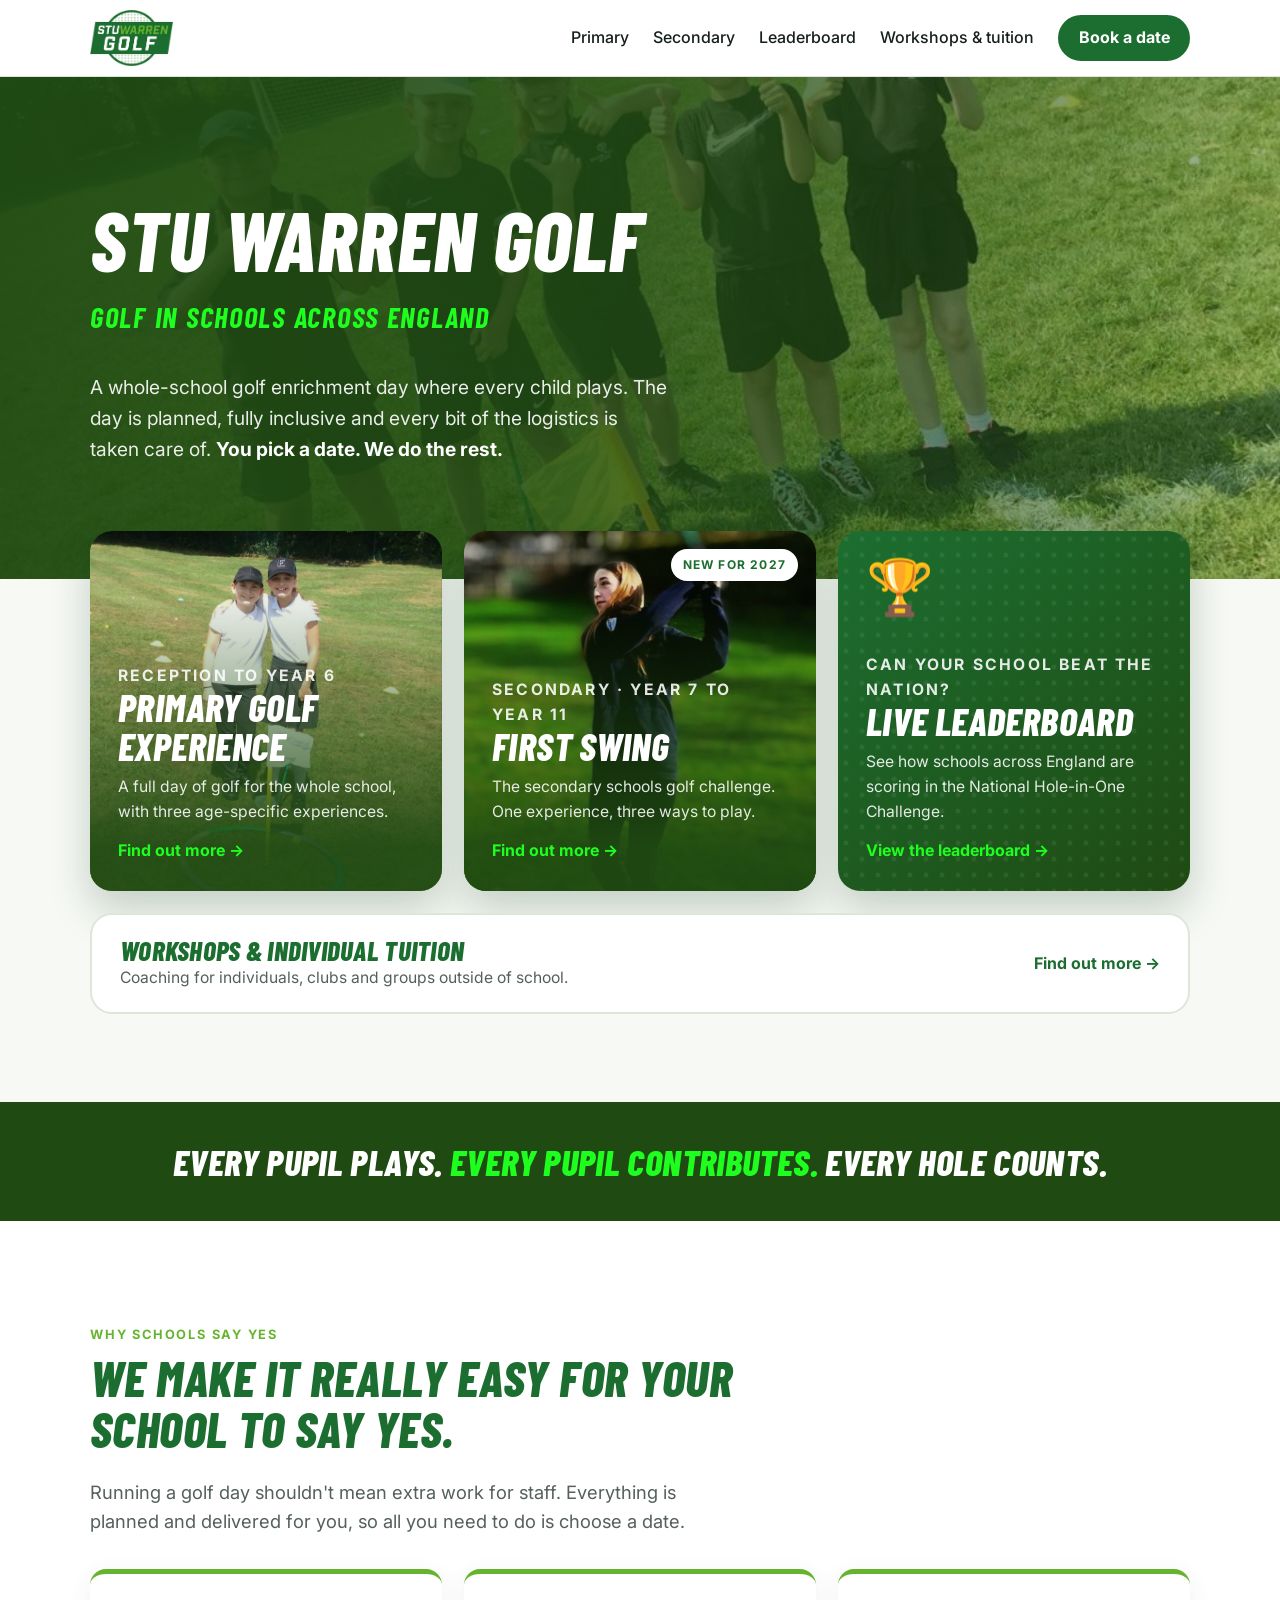
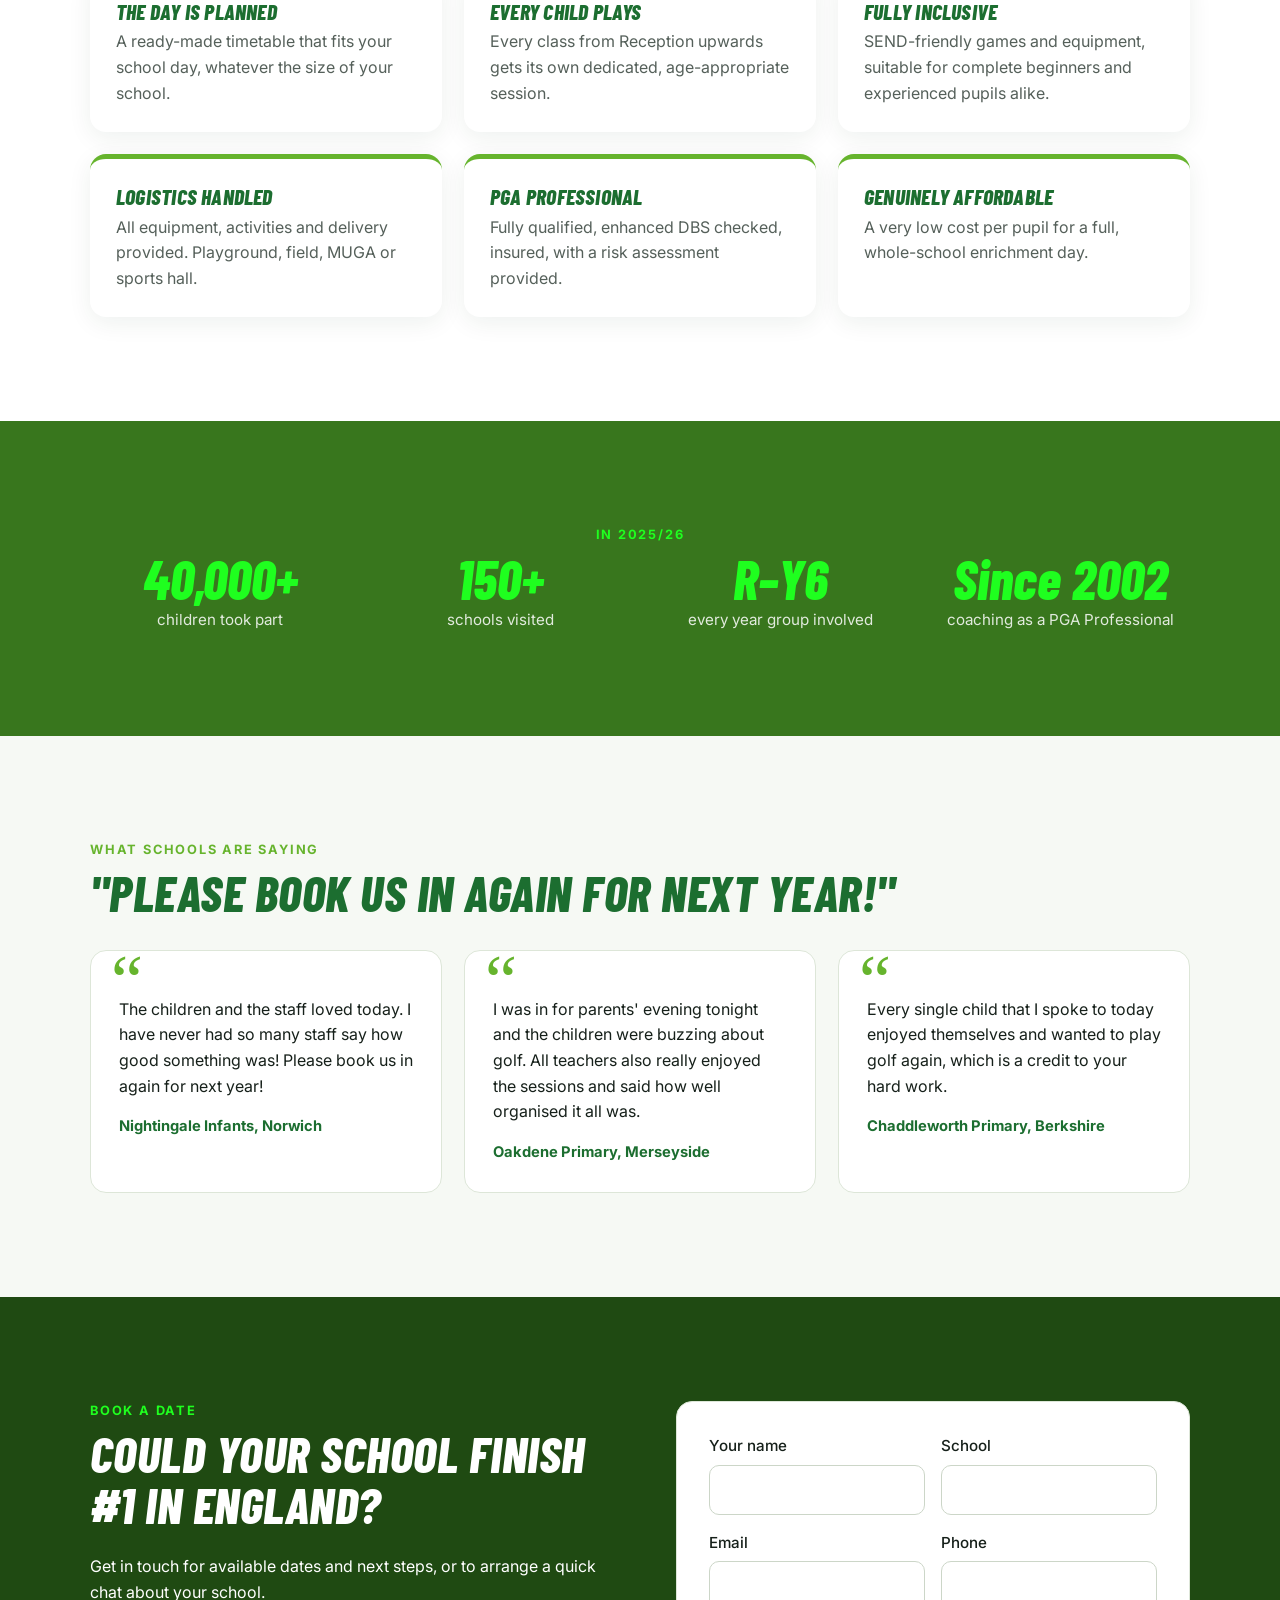
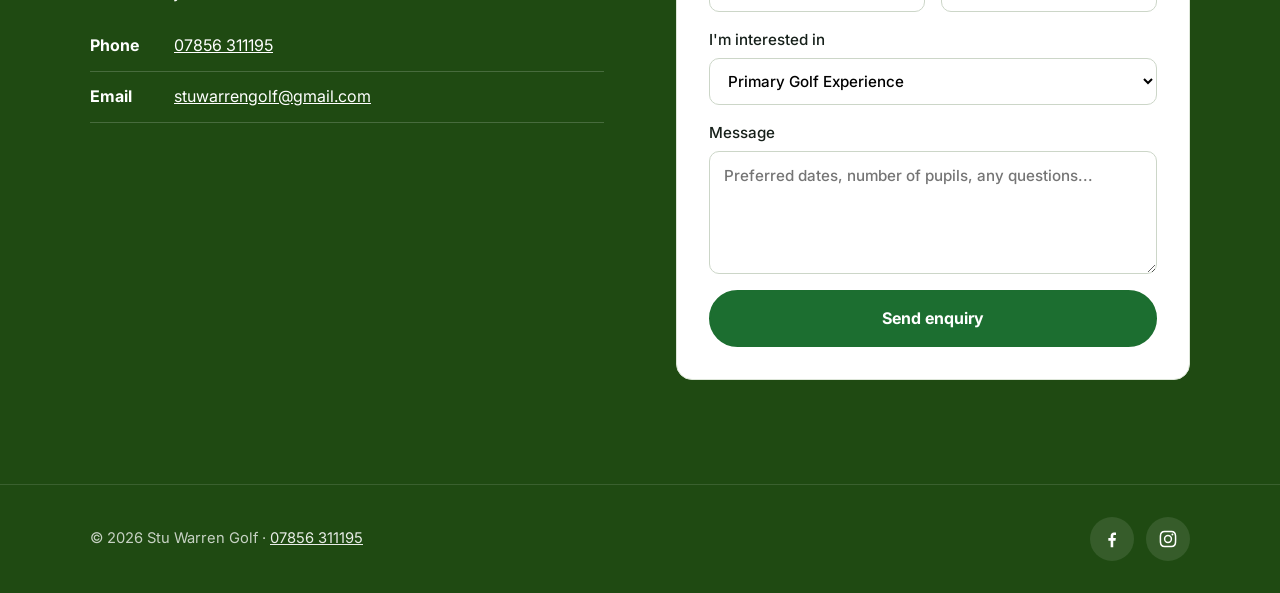
==== commit 5306f843: "Add First Swing 2027 secondary page and secondary leaderboard - secondary.html now presents First Sw" ====
--- a/index.html
+++ b/index.html
@@ -54,11 +54,11 @@
           <span class="go">Find out more →</span>
         </a>
         <a class="tablet" href="secondary.html">
-          <img src="assets/images/schools/young-golfer.jpg" alt="">
-          <span class="badge">Coming soon</span>
-          <p class="tablet-kicker">Years 7 to 11</p>
-          <h2>Secondary Golf Experience</h2>
-          <p>A brand new experience for secondary schools, launching soon.</p>
+          <img src="assets/images/secondary/swing.jpg" alt="">
+          <span class="badge">New for 2027</span>
+          <p class="tablet-kicker">Secondary · Year 7 to Year 11</p>
+          <h2>First Swing</h2>
+          <p>The secondary schools golf challenge. One experience, three ways to play.</p>
           <span class="go">Find out more →</span>
         </a>
         <a class="tablet tablet-plain" href="leaderboard.html">
@@ -182,7 +182,7 @@
           <label>I'm interested in
             <select name="interest">
               <option>Primary Golf Experience</option>
-              <option>Secondary Golf Experience</option>
+              <option>First Swing (secondary)</option>
               <option>Workshops / individual tuition</option>
               <option>Something else</option>
             </select>
--- a/assets/styles.css
+++ b/assets/styles.css
@@ -320,11 +320,26 @@
 /* Thanks page */
 .thanks { min-height: calc(100vh - 76px - 110px); display: grid; place-items: center; text-align: center; padding: 64px 20px; }
 
+/* First Swing */
+.steps-3 { grid-template-columns: repeat(3, 1fr); }
+.step .ideal { margin-top: 14px; padding-top: 14px; border-top: 1px solid rgba(255,255,255,.18); color: var(--neon); font-weight: 600; }
+.seasons { display: grid; grid-template-columns: 1fr 1fr; gap: 22px; margin-top: 32px; }
+.seasons .experience img { aspect-ratio: 16 / 9; }
+.seasons .experience-body > p { color: var(--muted); }
+.seasons .ticks { margin: 0; }
+.features-5 { grid-template-columns: repeat(5, 1fr); }
+.quote-wide { margin-top: 32px; text-align: center; padding: 36px clamp(24px, 6vw, 80px); }
+.quote-wide::before { left: 50%; transform: translateX(-50%); }
+.quote-wide p { font-size: 1.15rem; }
+.board-section + .board-section { margin-top: 48px; }
+
 /* Responsive */
 @media (max-width: 960px) {
   .tablet-grid, .features, .experiences, .quotes, .downloads { grid-template-columns: 1fr 1fr; }
   .tablet-grid > .tablet:first-child { grid-column: 1 / -1; }
   .steps, .stats { grid-template-columns: 1fr 1fr; }
+  .features-5 { grid-template-columns: repeat(3, 1fr); }
+  .steps-3 { grid-template-columns: 1fr; }
   .nav-toggle { display: block; }
   .nav {
     display: none; position: absolute; top: 76px; left: 0; right: 0;
@@ -334,7 +349,7 @@
   .nav.open { display: flex; }
 }
 @media (max-width: 760px) {
-  .split, .coach-card, .tt-cols { grid-template-columns: 1fr; }
+  .split, .coach-card, .tt-cols, .seasons, .features-5 { grid-template-columns: 1fr; }
   .split-reverse > :first-child { order: 0; }
   .coach-card img { max-width: 220px; }
   .tablet-grid, .features, .experiences, .quotes, .downloads, .form-row { grid-template-columns: 1fr; }
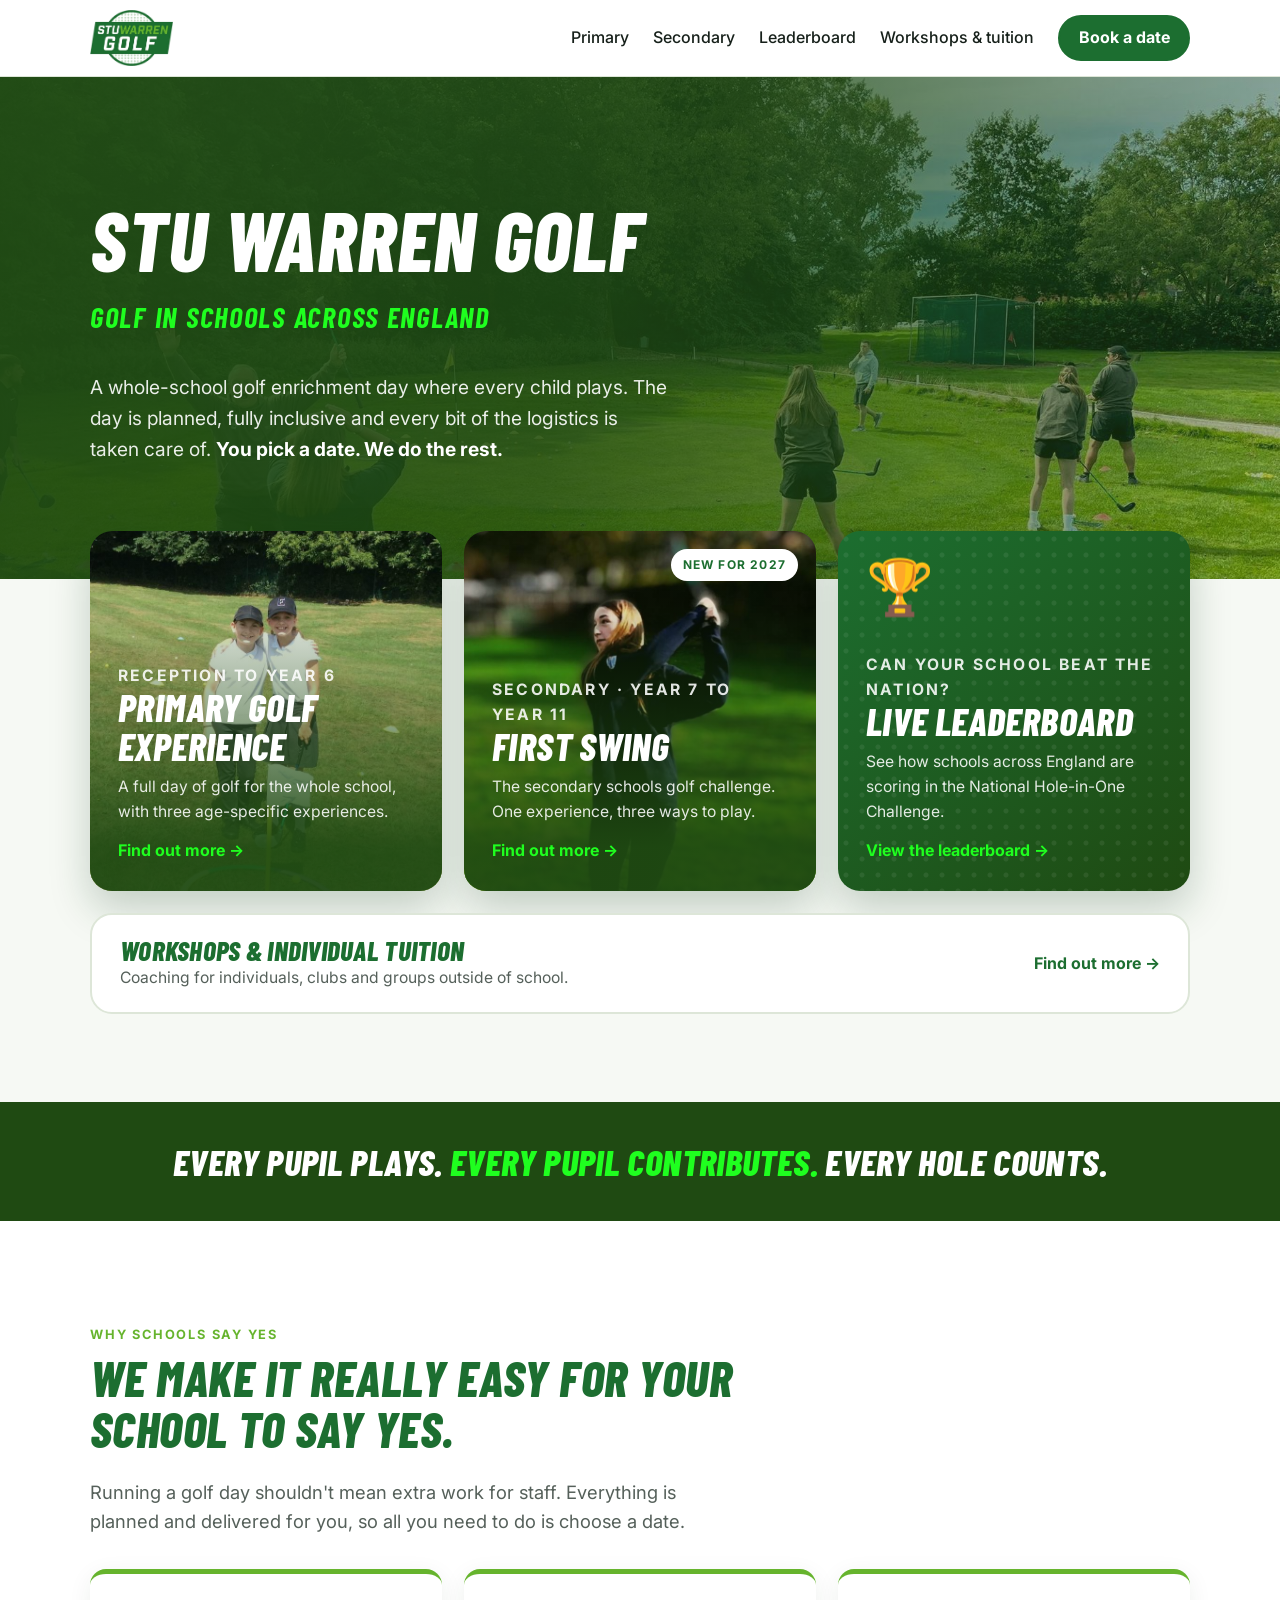
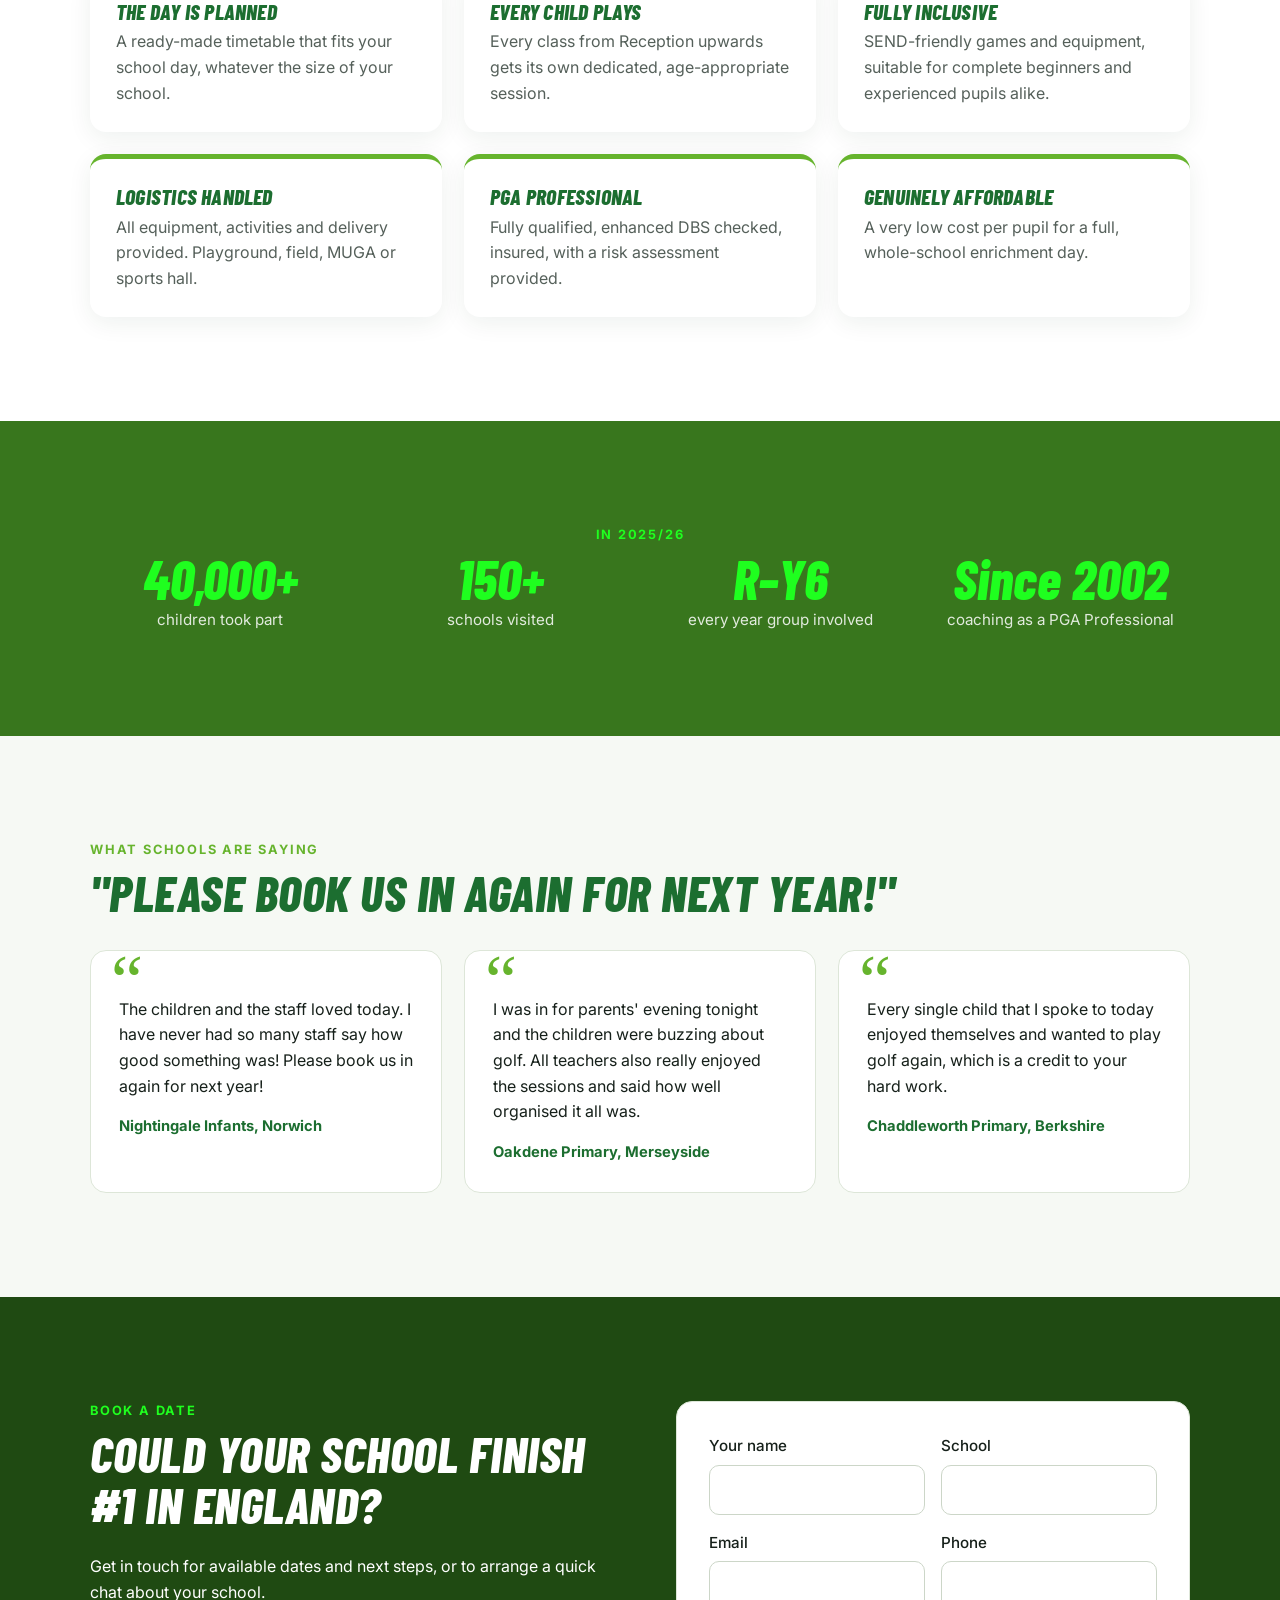
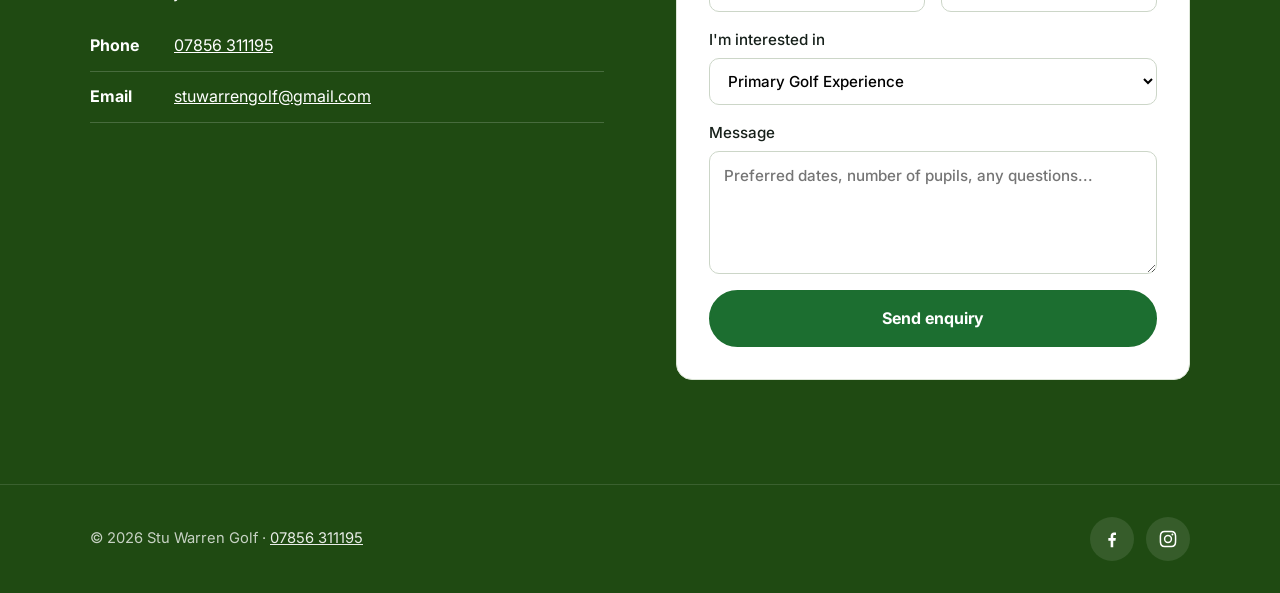
==== commit 311badbd: "Fix image cropping and mobile layout from UI walkthrough - Keep faces in frame: focal points on tabl" ====
--- a/index.html
+++ b/index.html
@@ -7,12 +7,16 @@
   <meta name="description" content="Whole-school golf enrichment days for primary and secondary schools across England. Every pupil plays, every pupil contributes, and your school joins the national leaderboard. You pick a date, we do the rest.">
   <meta property="og:title" content="Stu Warren Golf | Golf in schools across England">
   <meta property="og:description" content="Whole-school golf days where every pupil plays. You pick a date, we do the rest.">
-  <meta property="og:image" content="assets/images/schools/team-celebrate.jpg">
+  <meta property="og:image" content="https://stuwarrengolf.co.uk/assets/images/schools/team-celebrate.jpg">
+  <meta property="og:url" content="https://stuwarrengolf.co.uk/">
+  <meta property="og:type" content="website">
+  <meta name="twitter:card" content="summary_large_image">
+  <link rel="canonical" href="https://stuwarrengolf.co.uk/">
   <link rel="icon" href="assets/images/favicon.png">
   <link rel="preconnect" href="https://fonts.googleapis.com">
   <link rel="preconnect" href="https://fonts.gstatic.com" crossorigin>
   <link href="https://fonts.googleapis.com/css2?family=Barlow+Condensed:ital,wght@0,700;1,700;1,800&family=Inter:wght@400;500;600;700&display=swap" rel="stylesheet">
-  <link rel="stylesheet" href="assets/styles.css">
+  <link rel="stylesheet" href="assets/styles.css?v=202611021531">
 </head>
 <body>
   <header class="site-header">
@@ -33,7 +37,7 @@
 
   <main>
     <section class="hero">
-      <div class="hero-bg"><img src="assets/images/schools/team-celebrate.jpg" alt=""></div>
+      <div class="hero-bg"><img src="assets/images/secondary/group.jpg" alt=""></div>
       <div class="container">
         <div class="hero-copy">
           <h1>Stu Warren Golf</h1>
@@ -208,6 +212,6 @@
     </div>
   </footer>
 
-  <script src="assets/main.js"></script>
+  <script src="assets/main.js?v=202611021531"></script>
 </body>
 </html>
--- a/assets/styles.css
+++ b/assets/styles.css
@@ -85,7 +85,7 @@
   padding: clamp(64px, 10vw, 120px) 0 clamp(56px, 8vw, 96px);
 }
 .hero-bg { position: absolute; inset: 0; }
-.hero-bg img { width: 100%; height: 100%; object-fit: cover; }
+.hero-bg img { width: 100%; height: 100%; object-fit: cover; object-position: center 30%; }
 .hero-bg::after {
   content: ''; position: absolute; inset: 0;
   background: linear-gradient(100deg, rgba(31,74,18,.96) 0%, rgba(31,74,18,.86) 45%, rgba(31,74,18,.35) 100%);
@@ -113,7 +113,7 @@
   box-shadow: 0 18px 40px rgba(15,61,27,.22); transition: transform .2s, box-shadow .2s;
 }
 .tablet:hover { transform: translateY(-5px); box-shadow: 0 24px 50px rgba(15,61,27,.3); }
-.tablet img { position: absolute; inset: 0; width: 100%; height: 100%; object-fit: cover; transition: transform .4s; }
+.tablet img { position: absolute; inset: 0; width: 100%; height: 100%; object-fit: cover; object-position: center 15%; transition: transform .4s; }
 .tablet:hover img { transform: scale(1.04); }
 .tablet::before {
   content: ''; position: absolute; inset: 0; z-index: 1;
@@ -153,7 +153,7 @@
 .split-top { align-items: start; }
 .split-reverse > :first-child { order: 2; }
 .photo { border-radius: var(--radius); overflow: hidden; }
-.photo img { width: 100%; height: 100%; object-fit: cover; aspect-ratio: 4 / 3; }
+.photo img { width: 100%; height: 100%; object-fit: cover; object-position: center 30%; aspect-ratio: 4 / 3; }
 .photo-tall img { aspect-ratio: 4 / 5; }
 
 .ticks { list-style: none; padding: 0; margin: 0 0 1.6em; }
@@ -193,7 +193,7 @@
 /* Experiences */
 .experiences { display: grid; grid-template-columns: repeat(3, 1fr); gap: 22px; margin-top: 32px; }
 .experience { background: var(--white); border-radius: var(--radius); overflow: hidden; box-shadow: 0 8px 28px rgba(15,61,27,.1); display: flex; flex-direction: column; }
-.experience img { aspect-ratio: 4 / 3; object-fit: cover; width: 100%; }
+.experience img { aspect-ratio: 4 / 3; object-fit: cover; object-position: center 20%; width: 100%; }
 .experience-body { padding: 22px 24px 26px; }
 .pill {
   display: inline-block; background: var(--neon); color: var(--forest-dark); font-weight: 700;
@@ -225,7 +225,7 @@
 
 /* Coach */
 .coach-card { display: grid; grid-template-columns: 260px 1fr; gap: clamp(24px, 4vw, 48px); align-items: center; }
-.coach-card img { border-radius: var(--radius); aspect-ratio: 1; object-fit: cover; }
+.coach-card img { width: 100%; border-radius: var(--radius); aspect-ratio: 1; object-fit: cover; }
 .creds { display: flex; flex-wrap: wrap; gap: 8px; margin: 0 0 1.2em; padding: 0; list-style: none; }
 .creds li { background: var(--mint); color: var(--green); font-weight: 600; font-size: 0.85rem; padding: 6px 12px; border-radius: 999px; }
 
@@ -265,13 +265,14 @@
 .board td:first-child { border-left: 1px solid var(--line); border-radius: 12px 0 0 12px; width: 70px; }
 .board td:last-child { border-right: 1px solid var(--line); border-radius: 0 12px 12px 0; text-align: right; }
 .board th:last-child { text-align: right; }
+.board td:last-child { white-space: nowrap; }
 .rank {
   display: inline-grid; place-items: center; width: 38px; height: 38px; border-radius: 50%;
   background: var(--mint); color: var(--green); font-weight: 800; font-family: 'Barlow Condensed', sans-serif; font-size: 1.3rem;
 }
-.board tr:nth-child(1) .rank { background: #f4c430; color: #5a4300; }
-.board tr:nth-child(2) .rank { background: #cfd6dc; color: #39434b; }
-.board tr:nth-child(3) .rank { background: #d9a074; color: #5a2f10; }
+.board tr[data-rank="1"] .rank { background: #f4c430; color: #5a4300; }
+.board tr[data-rank="2"] .rank { background: #cfd6dc; color: #39434b; }
+.board tr[data-rank="3"] .rank { background: #d9a074; color: #5a2f10; }
 .school { font-weight: 700; }
 .area { display: block; font-size: 0.88rem; color: var(--muted); font-weight: 400; }
 .pts { font-family: 'Barlow Condensed', sans-serif; font-style: italic; font-weight: 800; font-size: 1.8rem; color: var(--green); }
@@ -353,8 +354,15 @@
   .split-reverse > :first-child { order: 0; }
   .coach-card img { max-width: 220px; }
   .tablet-grid, .features, .experiences, .quotes, .downloads, .form-row { grid-template-columns: 1fr; }
-  .tablet { min-height: 240px; }
+  .tablet { min-height: 360px; }
+  .tablet::before { background: linear-gradient(180deg, rgba(31,74,18,0) 15%, rgba(31,74,18,.92) 55%, rgba(31,74,18,.98) 100%); }
+  .tablet-plain::before { background: radial-gradient(circle, rgba(255,255,255,.14) 2px, transparent 3px) 0 0 / 16px 16px; }
+  .photo-tall img { aspect-ratio: 4 / 3; }
+  .steps { grid-template-columns: 1fr; }
   .tablet-wide { min-height: 0; }
   .tablet-wide { flex-direction: column; align-items: flex-start; }
   .logo img { height: 48px; }
-}
+  .board td { padding: 12px 10px; }
+  .board td:first-child { width: 52px; }
+  .pts { font-size: 1.5rem; }
+}
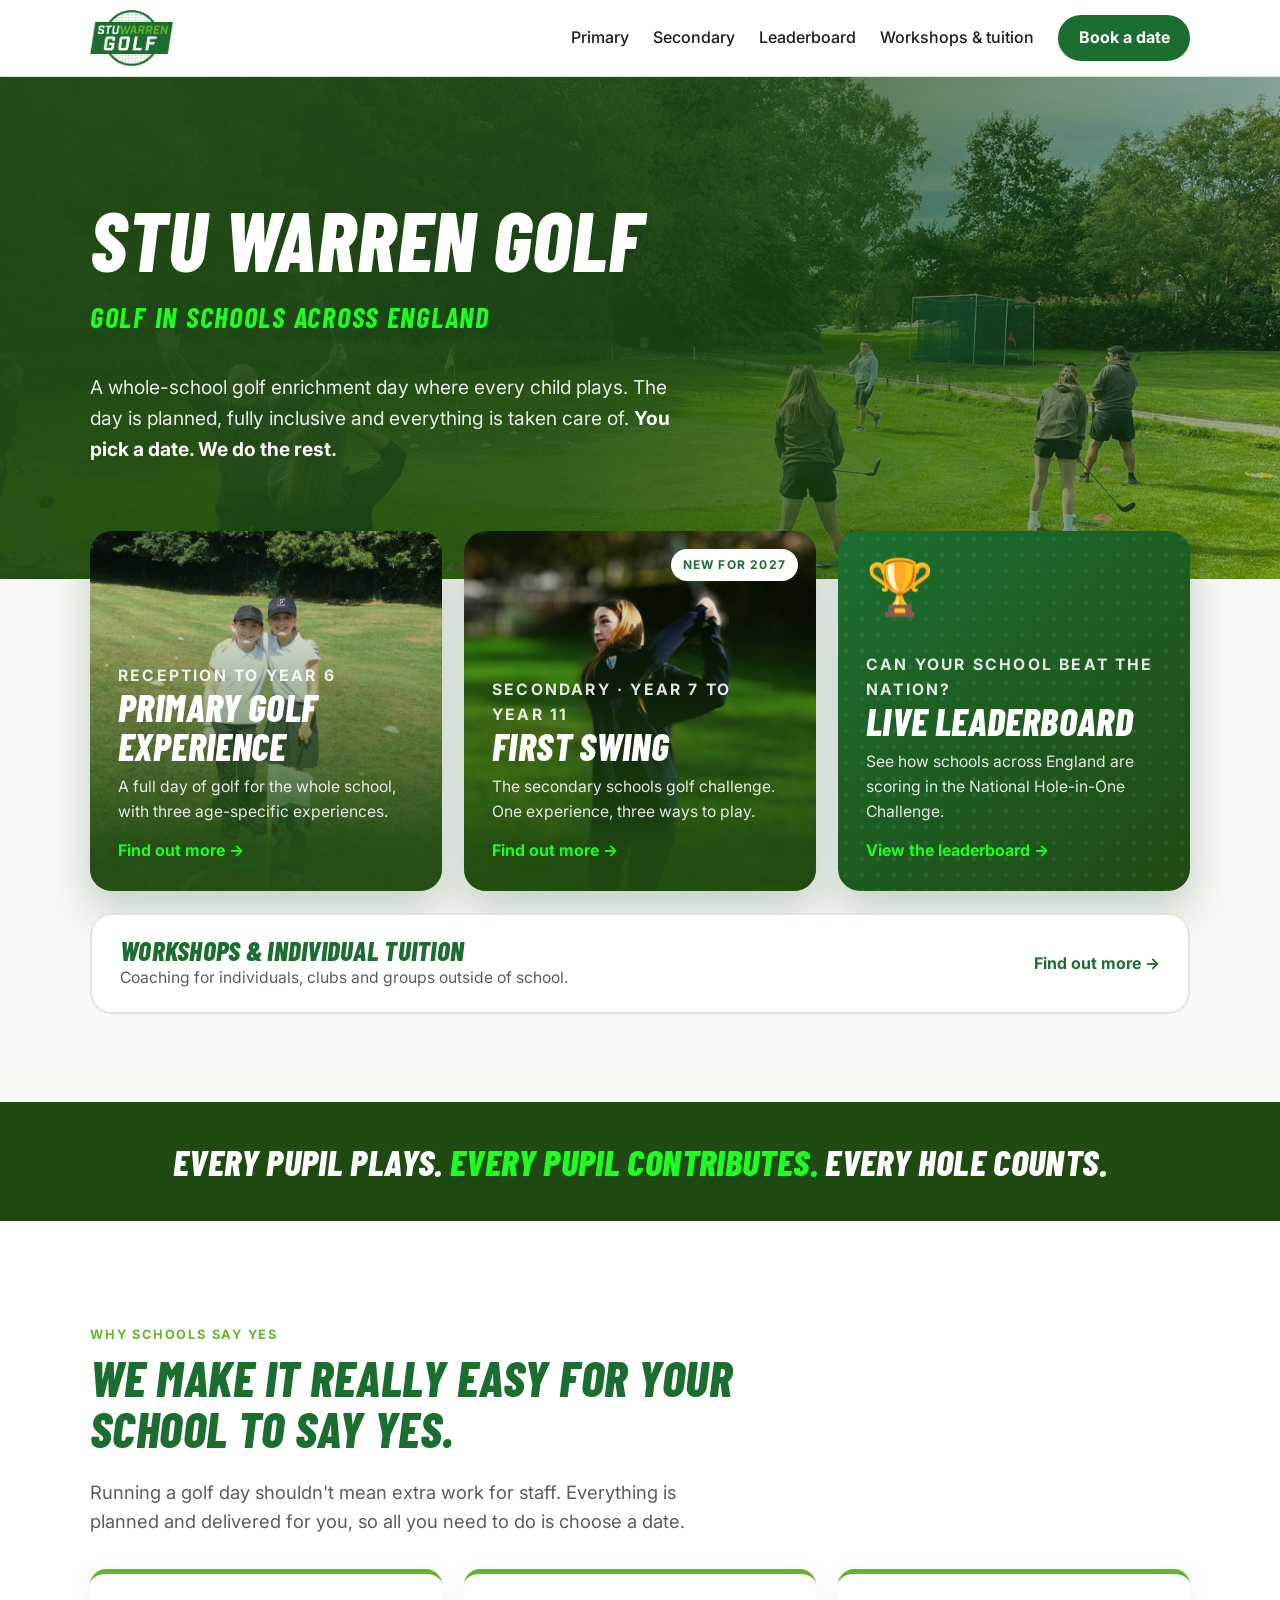
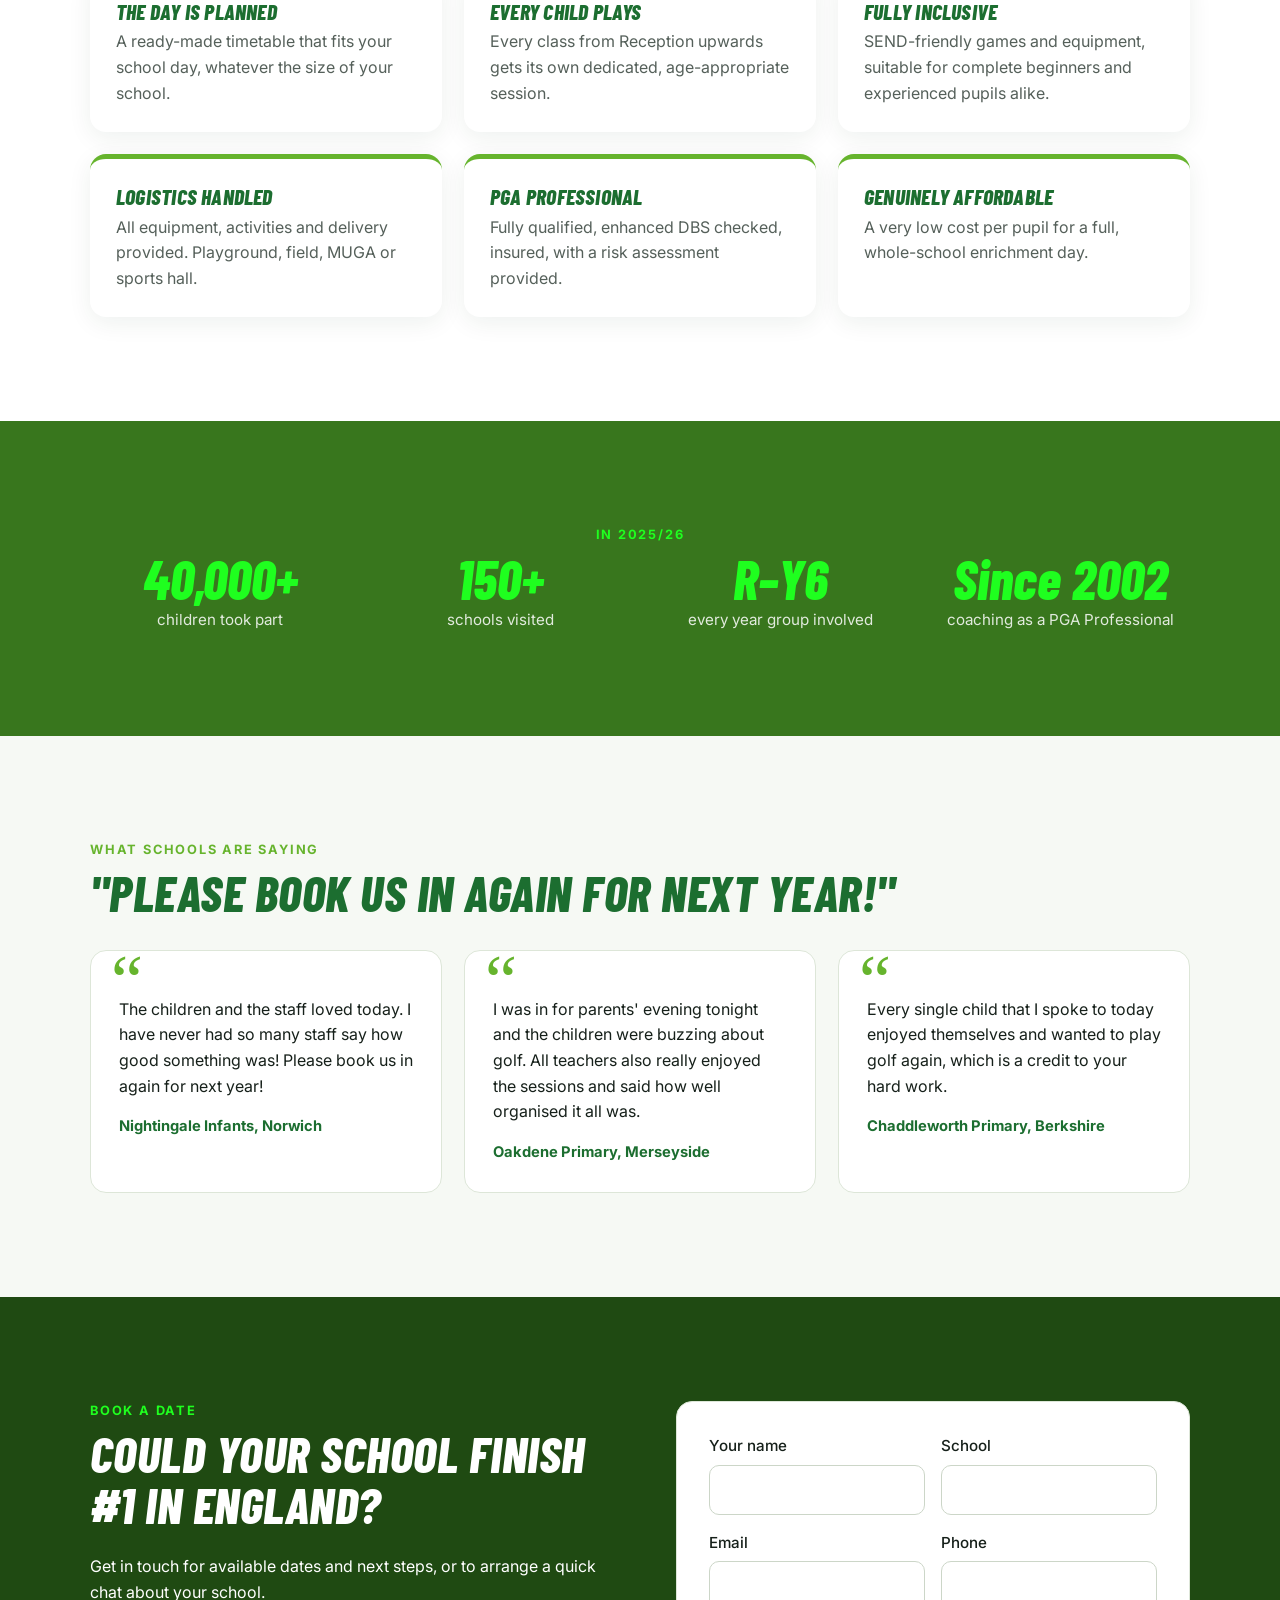
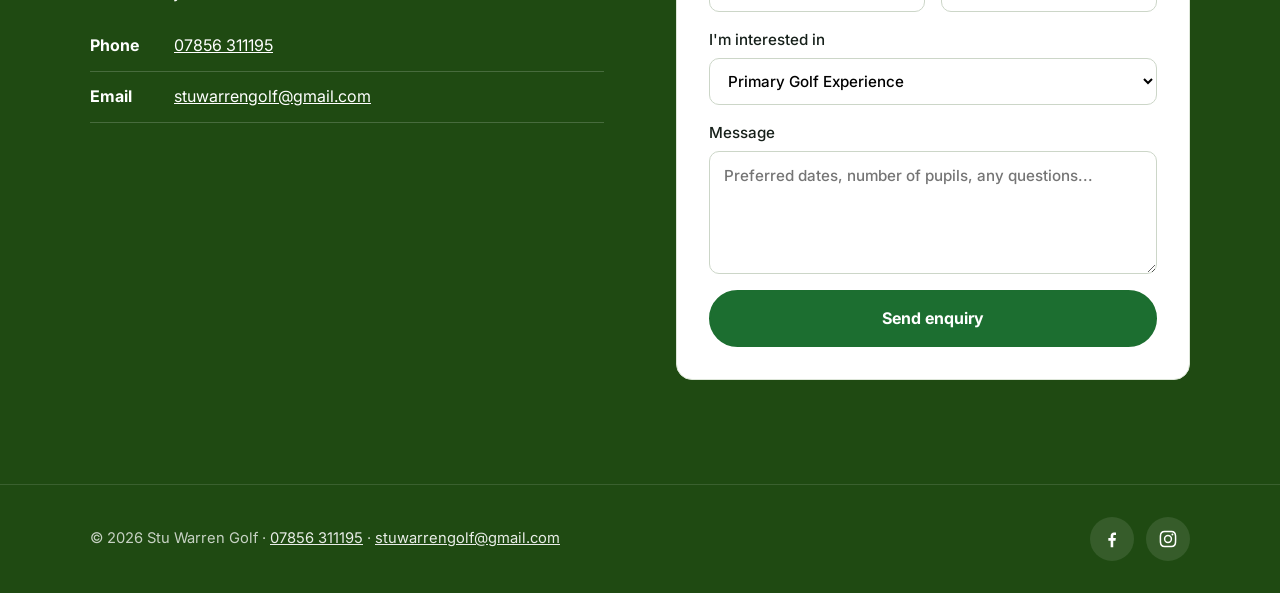
==== commit 36917d16: "Apply Stuart's edits: workshops, contact email, home copy - Workshops page: Improvers Workshop at Wo" ====
--- a/index.html
+++ b/index.html
@@ -16,7 +16,7 @@
   <link rel="preconnect" href="https://fonts.googleapis.com">
   <link rel="preconnect" href="https://fonts.gstatic.com" crossorigin>
   <link href="https://fonts.googleapis.com/css2?family=Barlow+Condensed:ital,wght@0,700;1,700;1,800&family=Inter:wght@400;500;600;700&display=swap" rel="stylesheet">
-  <link rel="stylesheet" href="assets/styles.css?v=202611021531">
+  <link rel="stylesheet" href="assets/styles.css?v=202611021923">
 </head>
 <body>
   <header class="site-header">
@@ -42,7 +42,7 @@
         <div class="hero-copy">
           <h1>Stu Warren Golf</h1>
           <p class="tagline">Golf in schools across England</p>
-          <p class="lead">A whole-school golf enrichment day where every child plays. The day is planned, fully inclusive and every bit of the logistics is taken care of. <strong>You pick a date. We do the rest.</strong></p>
+          <p class="lead">A whole-school golf enrichment day where every child plays. The day is planned, fully inclusive and everything is taken care of. <strong>You pick a date. We do the rest.</strong></p>
         </div>
       </div>
     </section>
@@ -200,7 +200,7 @@
 
   <footer class="site-footer">
     <div class="container footer-inner">
-      <p>&copy; <span id="year">2026</span> Stu Warren Golf · <a href="tel:+447856311195">07856 311195</a></p>
+      <p>&copy; <span id="year">2026</span> Stu Warren Golf · <a href="tel:+447856311195">07856 311195</a> · <a href="mailto:stuwarrengolf@gmail.com">stuwarrengolf@gmail.com</a></p>
       <div class="social">
         <a href="https://www.facebook.com/stuwarrengolf" target="_blank" rel="noopener" aria-label="Stu Warren Golf on Facebook">
           <svg viewBox="0 0 24 24" aria-hidden="true"><path d="M13.5 22v-8h2.7l.4-3.2h-3.1V8.8c0-.9.3-1.5 1.6-1.5h1.7V4.4c-.3 0-1.3-.1-2.4-.1-2.4 0-4 1.5-4 4.1v2.4H7.6V14h2.8v8h3.1z"/></svg>
@@ -212,6 +212,6 @@
     </div>
   </footer>
 
-  <script src="assets/main.js?v=202611021531"></script>
+  <script src="assets/main.js?v=202611021923"></script>
 </body>
 </html>
--- a/assets/styles.css
+++ b/assets/styles.css
@@ -366,3 +366,14 @@
   .board td:first-child { width: 52px; }
   .pts { font-size: 1.5rem; }
 }
+
+/* Workshops */
+.dates-card { background: var(--forest); color: var(--white); border-radius: var(--radius); padding: clamp(24px, 4vw, 36px); }
+.dates-card h3 { color: var(--white); font-size: 1.5rem; }
+.dates { list-style: none; margin: 18px 0; padding: 0; display: grid; gap: 10px; }
+.dates li {
+  display: flex; justify-content: space-between; align-items: center; gap: 12px;
+  background: rgba(255,255,255,.08); border: 1px solid rgba(255,255,255,.16); border-radius: 12px; padding: 14px 16px;
+}
+.dates span { color: var(--neon); font-weight: 700; white-space: nowrap; }
+.dates-venue { margin: 0; font-size: 0.9rem; color: rgba(255,255,255,.8); }
